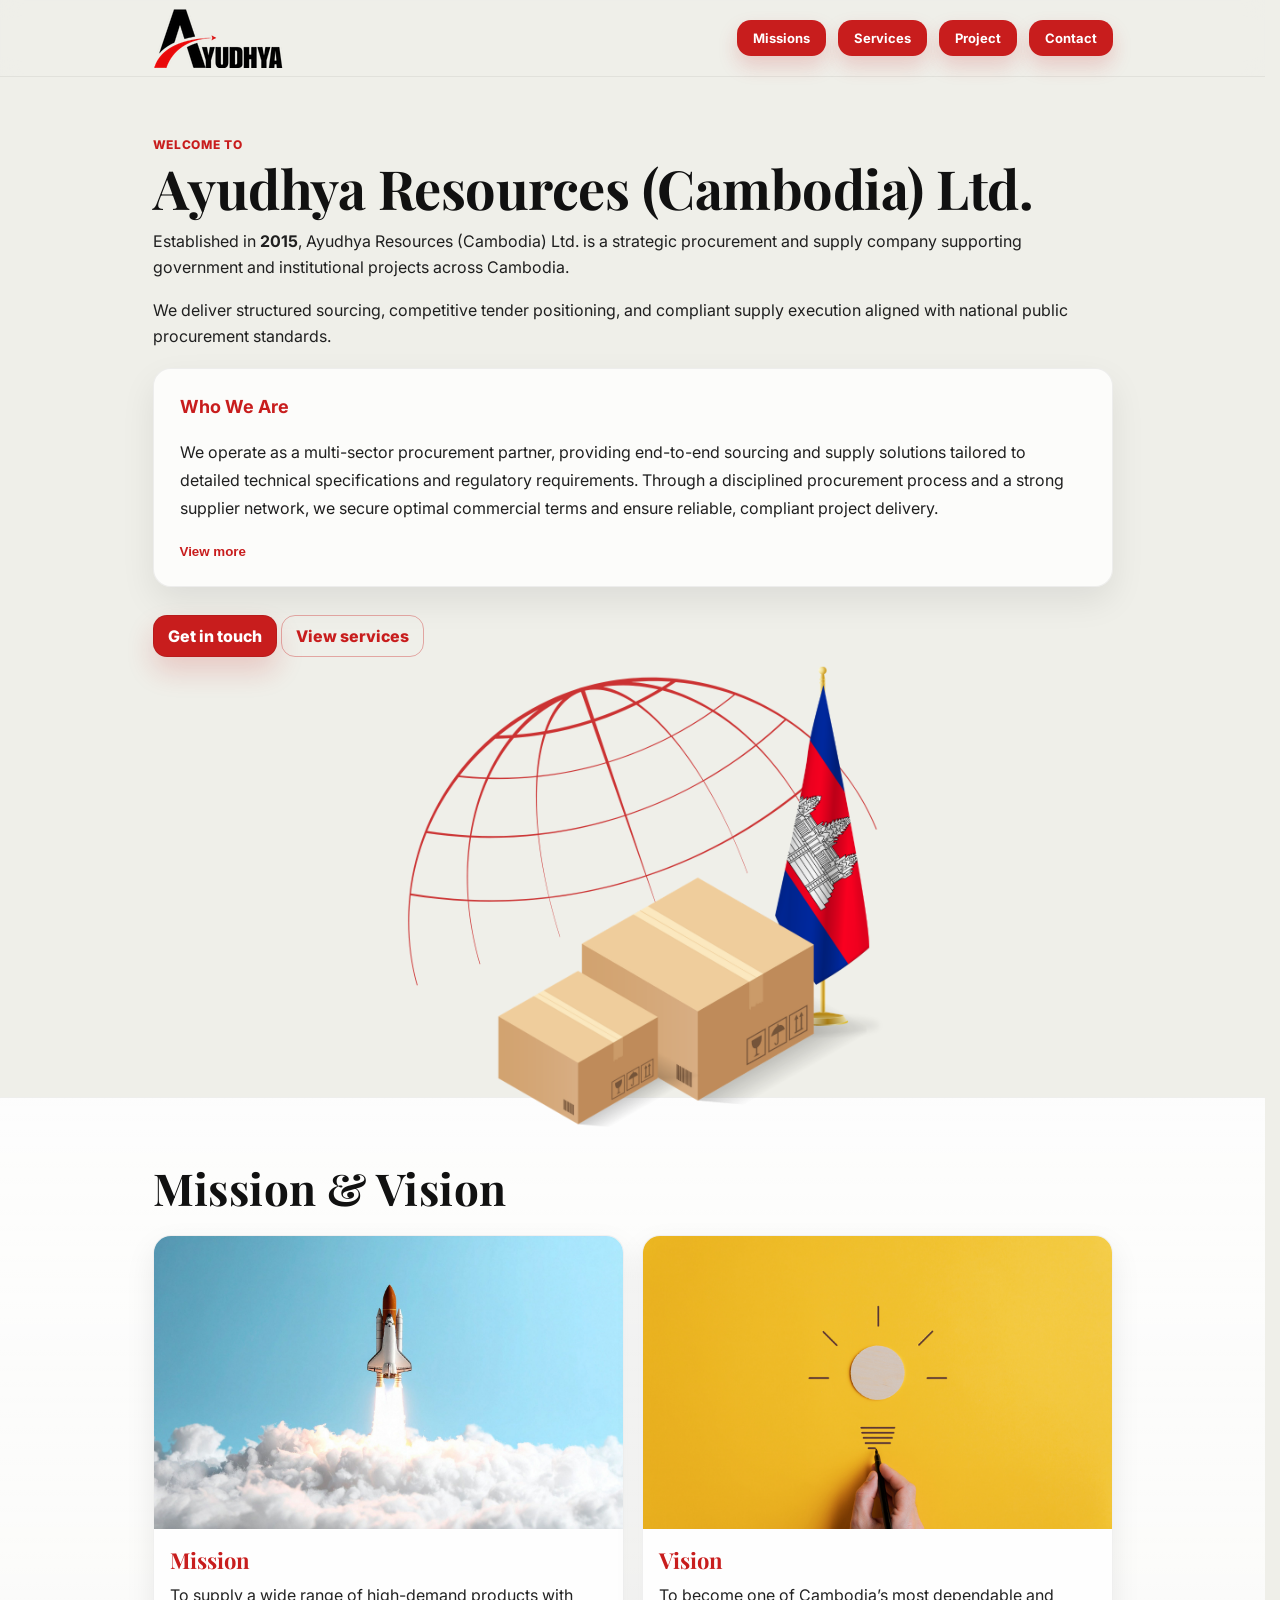
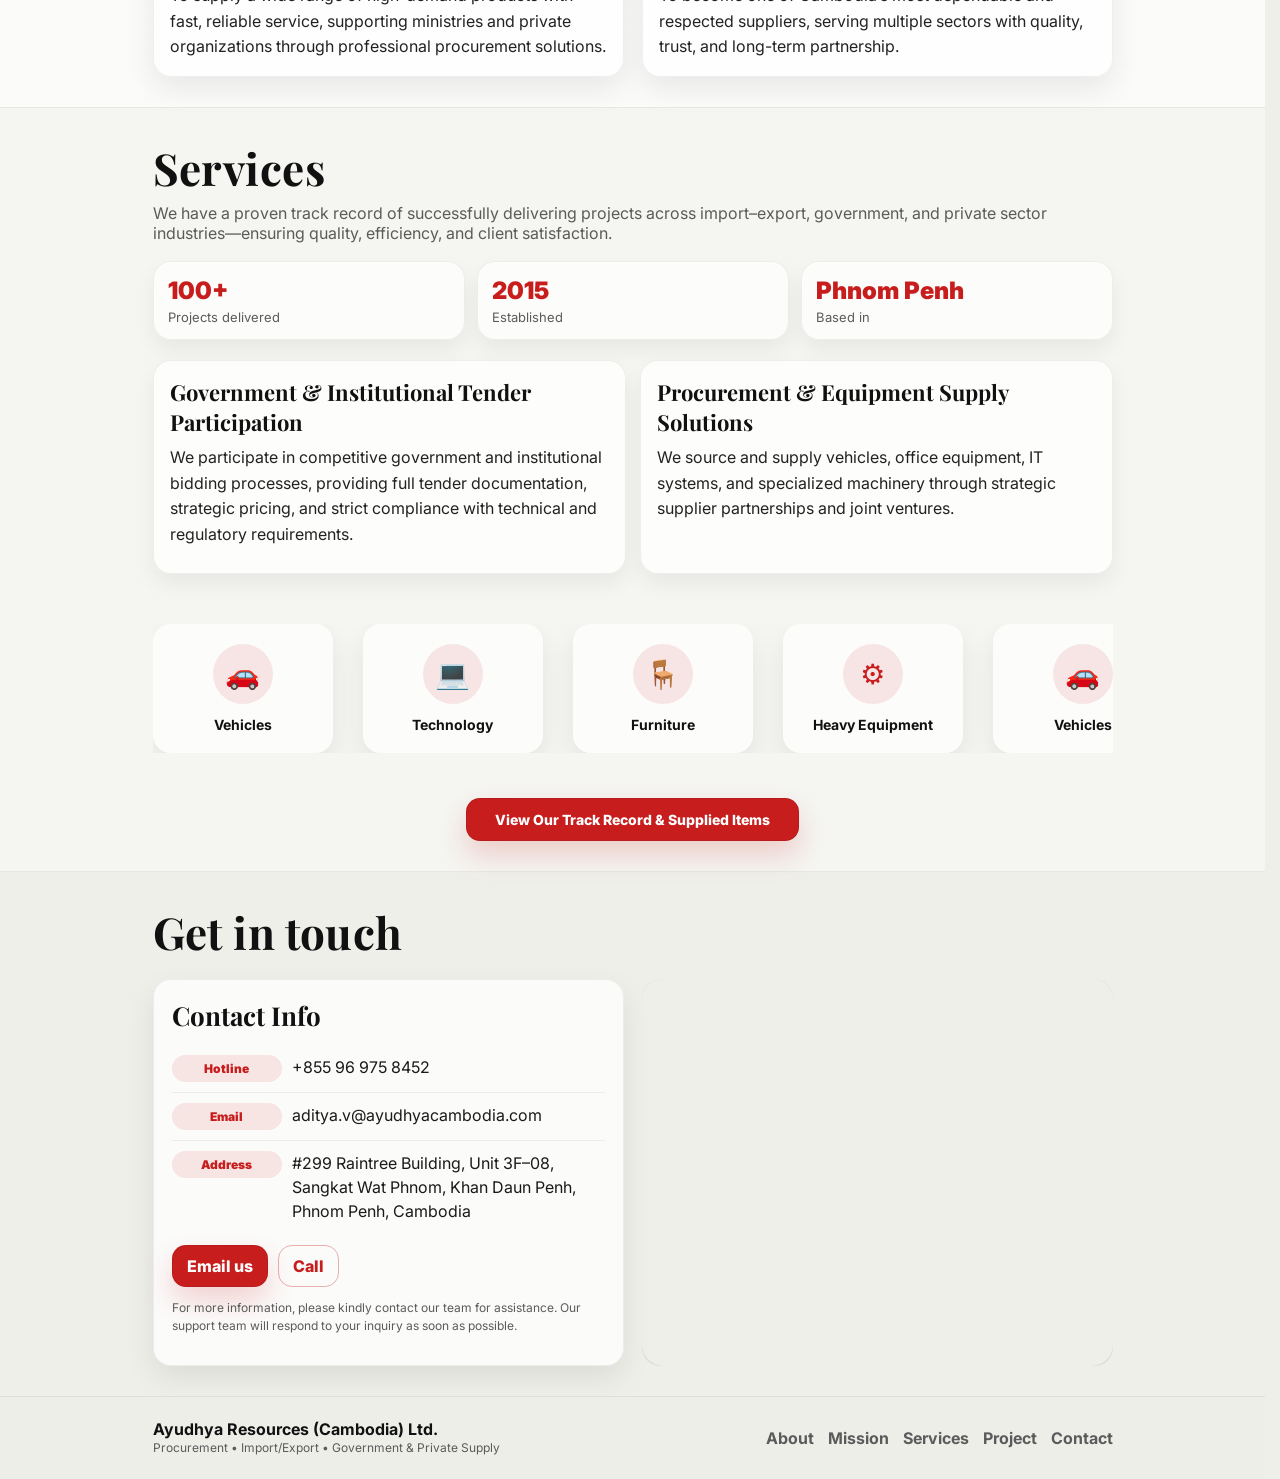
==== index.html @ 920279af "Refactor content structure and update contact information: enhance clarity and accessibility" ====
<!doctype html>
<html lang="en">
<head>
  <meta charset="utf-8" />
  <meta name="viewport" content="width=device-width, initial-scale=1" />
  <title>Ayudhya Resources (Cambodia) Ltd. | Company Profile</title>
  <meta name="description" content="Ayudhya Resources (Cambodia) Ltd. — trusted supplier providing procurement solutions for government and private sector in Cambodia." />

  <!-- Fonts (safe defaults if blocked) -->
  <link rel="preconnect" href="https://fonts.googleapis.com">
  <link rel="preconnect" href="https://fonts.gstatic.com" crossorigin>
  <link href="https://fonts.googleapis.com/css2?family=Inter:wght@400;600;700&family=Playfair+Display:wght@600;700&display=swap" rel="stylesheet">

  <link rel="stylesheet" href="styles.css" />
</head>
<body>
  <a class="skip" href="#about">Skip to content</a>

  <header class="header">
    <div class="container header__inner">
      <a href="index.html" class="brand">
      <img src="assets/logo.png" alt="Ayudhya Resources Logo" class="brand__logo">
      </a>

      <nav class="nav" aria-label="Primary">
        <a class="pill" href="#mission">Missions</a>
        <a class="pill" href="#goods">Services</a>
        <a class="pill" href="projects.html">Project</a>
        <a class="pill" href="#contact">Contact</a>
      </nav>

     <div class="mobile-menu" id="mobileMenu">
  <span></span>
</div>

    </div>
  </header>

  <main>
    <!-- ABOUT / COMPANY PROFILE -->
    <section id="about" class="section section--hero">
      <div class="container hero">
        <div class="hero__copy">
          <p class="eyebrow">Welcome to</p>
          <h1 class="title">Ayudhya Resources (Cambodia) Ltd.</h1>
          <p class="lead">
  Established in <strong>2015</strong>, Ayudhya Resources (Cambodia) Ltd. is a strategic procurement and supply company supporting government and institutional projects across Cambodia.
</p>
<p class="lead">
  We deliver structured sourcing, competitive tender positioning, and compliant supply execution aligned with national public procurement standards.
</p>
 <div class="card">
  <h2>Who We Are</h2>

  <p>
We operate as a multi-sector procurement partner, providing end-to-end sourcing and supply solutions tailored to detailed technical specifications and regulatory requirements. Through a disciplined procurement process and a strong supplier network, we secure optimal commercial terms and ensure reliable, compliant project delivery.
</p>

<div class="toggleContent">
  <h2 class="card-subtitle">Our Core Capabilities</h2>
  <p>
  Our core capabilities include strategic procurement and sourcing, competitive tender pricing, and multi-sector supply execution across government and institutional projects. We deliver structured bid positioning, regulatory-compliant documentation, and full end-to-end project coordination—from supplier engagement to logistics, delivery, and final implementation.
  </p>
</div>

<button class="toggleBtn">View more</button>
</div>
        </div>
<div class="hero-cta">
  <a class="btn" href="#contact">Get in touch</a>
  <a class="btn btn--ghost" href="#goods">View services</a>
</div>
</div>
        <div class="hero__visual">
  <div class="hero-graphic">
    <img class="globe-grid" src="assets/red-grid-globe.png" alt="" />
    <img class="boxes-flag" src="assets/boxes-flag.png" alt="Company visual" />
  </div>
</div>
    </div>  
</section>
    <section id="mission" class="section mission-section">
      <div class="container">
        <h2 class="section__title">Mission &amp; Vision</h2>

        <div class="grid2">
          <article class="panel">
            <div class="panel__media" aria-hidden="true">
              <img src="assets/mission.png" alt="Mission" loading="lazy" />
            </div>
            <div class="panel__body">
              <h3>Mission</h3>
              <p>
                To supply a wide range of high-demand products with fast, reliable service, supporting ministries and
                private organizations through professional procurement solutions.
              </p>
            </div>
          </article>

          <article class="panel">
            <div class="panel__media" aria-hidden="true">
              <img src="assets/vision.png" alt="Vision" loading="lazy" />
            </div>
            <div class="panel__body">
              <h3>Vision</h3>
              <p>
                To become one of Cambodia’s most dependable and respected suppliers, serving multiple sectors with
                quality, trust, and long-term partnership.
              </p>
            </div>
          </article>
        </div>
      </div>
    </section>

    <!-- GOODS & SERVICES -->
    <section id="goods" class="section section--alt">
      <div class="container">
        <div class="kicker">
          <h2 class="section__title">Services</h2>
          <p class="muted">
            We have a proven track record of successfully delivering projects across import–export, government,
            and private sector industries—ensuring quality, efficiency, and client satisfaction.
          </p>
        </div>

        <div class="stats">
          <!-- Edit this number if you want -->
          <div class="stat">
            <div class="stat__num" data-count="100">100+</div>
            <div class="stat__label">Projects delivered</div>
          </div>
          <div class="stat">
            <div class="stat__num" data-count="2015">2015</div>
            <div class="stat__label">Established</div>
            </div>
          <div class="stat">
            <div class="stat__num">Phnom Penh</div>
            <div class="stat__label">Based in</div>
          </div>
        </div>

        <div class="serviceGrid">
  <article class="service">
    <h3>Government & Institutional Tender Participation</h3>
    <p>
      We participate in competitive government and institutional bidding processes,
      providing full tender documentation, strategic pricing, and strict compliance
      with technical and regulatory requirements.
    </p>
  </article>
  <article class="service">
    <h3>Procurement & Equipment Supply Solutions</h3>
    <p>
      We source and supply vehicles, office equipment, IT systems, and specialized
      machinery through strategic supplier partnerships and joint ventures.
    </p>
  </article>
</div>
        <div class="supplySlider">
  <div class="sliderTrack">

    <div class="iconCard">
      <div class="iconCircle">🚗</div>
      <p>Vehicles</p>
    </div>

    <div class="iconCard">
      <div class="iconCircle">💻</div>
      <p>Technology</p>
    </div>

    <div class="iconCard">
      <div class="iconCircle">🪑</div>
      <p>Furniture</p>
    </div>

    <div class="iconCard">
      <div class="iconCircle">⚙️</div>
      <p>Heavy Equipment</p>
    </div>

    <!-- Duplicate for seamless loop -->
    <div class="iconCard">
      <div class="iconCircle">🚗</div>
      <p>Vehicles</p>
    </div>

    <div class="iconCard">
      <div class="iconCircle">💻</div>
      <p>Technology</p>
    </div>

    <div class="iconCard">
      <div class="iconCircle">🩺</div>
      <p>Medical Equipment</p>
    </div>

    <div class="iconCard">
      <div class="iconCircle">🪑</div>
      <p>Furniture</p>
    </div>

    <div class="iconCard">
      <div class="iconCircle">⚙️</div>
      <p>Heavy Equipment</p>
    </div>
  </div>
</div>
        <div class="sliderAction">
<a href="projects.html" class="btn btn--primary">
View Our Track Record & Supplied Items
</a>
 </section>
    <!-- CONTACT -->
    <section id="contact" class="section">
      <div class="container">
        <h2 class="section__title">Get in touch</h2>

        <div class="contact">
          <div class="contact__card">
            <h3>Contact Info</h3>

            <div class="contact__row">
              <div class="badge">Hotline</div>
              <a class="contact__value" href="tel:+855969758452">+855 96 975 8452</a>
            </div>

            <div class="contact__row">
              <div class="badge">Email</div>
              <a class="contact__value" href="mailto:aditya.v@ayudhyacambodia.com">aditya.v@ayudhyacambodia.com</a>
            </div>

            <div class="contact__row">
              <div class="badge">Address</div>
              <div class="contact__value">
                #299 Raintree Building, Unit 3F–08, Sangkat Wat Phnom, Khan Daun Penh, Phnom Penh, Cambodia
              </div>
            </div>

            <div class="contact__actions">
              <a class="btn" href="mailto:aditya.v@ayudhyacambodia.com?subject=Inquiry%20from%20Website">Email us</a>
              <a class="btn btn--ghost" href="tel:+855969758452">Call</a>
            </div>

            <p class="tiny muted">
              For more information, please kindly contact our team for assistance. Our support team will respond to your inquiry as soon as possible.
            </p>
          </div>

          <div class="contact__media">
  <iframe
    class="frame"
    src="https://www.google.com/maps?q=Raintree+Building,+299,+Wat+Phnom,+Phnom+Penh,+Cambodia&output=embed"
    width="100%"
    height="100%"
    style="border:0;"
    allowfullscreen=""
    loading="lazy">
  </iframe>
</div>
        </div>
      </div>
    </section>
  </main>

  <footer class="footer">
    <div class="container footer__inner">
      <div>
        <strong>Ayudhya Resources (Cambodia) Ltd.</strong>
        <div class="muted tiny">Procurement • Import/Export • Government &amp; Private Supply</div>
      </div>
      <div class="footer__links">
        <a href="#about">About</a>
        <a href="#mission">Mission</a>
        <a href="#goods">Services</a>
        <a href="projects.html">Project</a>
        <a href="#contact">Contact</a>
      </div>
    </div>
  </footer>

  <script src="script.js"></script>
  
  <button id="backTop" aria-label="Back to top">
<svg viewBox="0 0 24 24" width="18" height="18">
<path d="M6 14l6-6 6 6" stroke="white" stroke-width="2" fill="none" stroke-linecap="round" stroke-linejoin="round"/>
</svg>
</button>

</body>
</html>
---- styles.css ----
:root{
  --bg:#efefe9;
  --paper:#ffffff;
  --ink:#111;
  --muted:#5b5b5b;
  --brand:#c81d1d;
  --brand2:#ff6b9c;
  --ring: rgba(200,29,29,.18);
  --shadow: 0 14px 40px rgba(0,0,0,.12);
  --radius: 18px;
  --max: 1000px;
}

*{box-sizing:border-box}
html{scroll-behavior:smooth}
html{scrollbar-gutter: stable;}
html, body{
  margin:0;
  padding:0;
  width:100%;
}

body{
  min-height:100vh;
  display:flex;
  flex-direction:column;
}
body{
  margin:0;
  font-family: Inter, system-ui, -apple-system, Segoe UI, Roboto, Arial, sans-serif;
  color:var(--ink);
  background: radial-gradient(1200px 800px at 70% 0%, rgba(255,107,156,.18), transparent 60%),
              radial-gradient(900px 700px at 0% 30%, rgba(200,29,29,.12), transparent 55%),
              var(--bg);

  display:flex;
  flex-direction:column;
}

img{max-width:100%; height:auto; display:block}

.container{max-width:var(--max); margin:0 auto; padding:0 20px}

.skip{
  position:absolute; left:-999px; top:auto; width:1px; height:1px; overflow:hidden;
}
.skip:focus{left:20px; top:20px; width:auto; height:auto; padding:10px 12px; background:var(--paper); border-radius:12px; box-shadow:var(--shadow)}

.header{
  position:sticky; top:0; z-index:50;
  backdrop-filter: blur(10px);
  background: rgba(239,239,233,.72);
  border-bottom: 1px solid rgba(0,0,0,.06);
}
.header__inner{display:flex; align-items:center; justify-content:space-between; gap:16px; padding:8px 20px}

.brand{display:flex; align-items:center; gap:12px}
.brand__mark{
  width:42px; height:42px; border-radius:14px;
  display:grid; place-items:center;
  background: linear-gradient(135deg, var(--brand), var(--brand2));
  color:white; font-weight:800; letter-spacing:.02em;
  box-shadow: 0 10px 22px rgba(200,29,29,.25);
}
.brand__name{font-weight:800; letter-spacing:.08em}
.brand__sub{font-size:12px; color:var(--muted)}

.nav{
  display:flex;
  align-items:center;
  gap:12px;
}

.pill{
  display:inline-flex;
  align-items:center;
  justify-content:center;

  height:36px;
  padding:0 16px;

  font-weight:700;
  font-size:13px;
  line-height:1;

  text-decoration:none;
  color:white;
  background:var(--brand);

  border-radius:14px;
  box-shadow:0 10px 20px rgba(200,29,29,.18);
  transition:.2s ease;
}

.pill{
  transition: all .25s ease;
}

.pill:hover{
  transform: translateY(-2px);
  background: var(--brand);
  box-shadow: 0 14px 30px rgba(200,29,29,.45);
  text-shadow: 0 0 8px white;
}

.section{padding:30px 0}

#goods .kicker{
  display:block;
}

#goods .section__title{
  margin-bottom:6px;
}

#goods .muted{
  margin:0 0 18px;
}

.section--hero{
  padding:60px 0 0 0;
  position: relative;
  overflow: visible;
}
.section--alt{background: rgba(255,255,255,.35); border-top:1px solid rgba(0,0,0,.06); border-bottom:1px solid rgba(0,0,0,.06)}

.section__title{
  font-family: "Playfair Display", Georgia, serif;
  font-size: 44px;
  margin:0 0 18px;
  letter-spacing:.01em;
  font-weight: 700;
}

.eyebrow{margin:0 0 8px; color:var(--brand); font-weight:800; letter-spacing:.06em; text-transform:uppercase; font-size:12px}
.title{
  font-family: "Playfair Display", Georgia, serif;
  margin:0 0 12px;
  font-size: 54px;
  line-height:1.06;
  font-weight: 700;
  letter-spacing: -0.5px;
}
.lead{margin:0 0 18px; color:#1f1f1f; line-height:1.6}
.card {
  background: rgba(255,255,255,.78);
  border: 1px solid rgba(0,0,0,.06);
  border-radius: var(--radius);
  padding: 22px 26px;
  box-shadow: 0 14px 34px rgba(0,0,0,.08);
  margin: 16px 0;
  line-height: 1.75;
}
.card h2 {
  margin: 0 0 16px;
  font-size: 18px;
  font-weight: 700;
  color: var(--brand);
}
.card h3 {
  margin: 26px 0 12px;
  padding-top: 20px;
  border-top: 1px solid rgba(0,0,0,.06);
  font-size: 18px;
  font-weight: 700;
  color: var(--brand);
}
.card p {
  margin: 0 0 14px;
  font-size: 16px;
  color: #1f1f1f;
  line-height: 1.75;
}
.card p:last-child {
  margin-bottom: 0;
}
.card img{
  display:block;
  border-bottom:1px solid rgba(0,0,0,0.05);
}

.hero__cta{display:flex; gap:10px; flex-wrap:wrap; margin-top:14px}

.btn{
  display:inline-flex; align-items:center; justify-content:center;
  text-decoration:none;
  border-radius: 14px;
  padding: 10px 14px;
  background: var(--brand);
  color:white;
  font-weight:800;
  border: 1px solid rgba(0,0,0,.08);
  box-shadow: 0 14px 28px rgba(200,29,29,.18);
}
.btn{
  transition: all .25s ease;
}

.btn:hover{
  transform: translateY(-2px);
  background: var(--brand);
  box-shadow: 0 18px 35px rgba(200,29,29,.45);
  text-shadow: 0 0 8px white;
}
.btn--ghost{background:transparent; color:var(--brand); box-shadow:none; border:1px solid rgba(200,29,29,.35); transition: all .25s ease; }

.btn--ghost:hover{
  background:transparent;
  border-color:var(--brand);
  transform: translateY(-2px);
  box-shadow: 0 14px 30px rgba(200,29,29,.35);
}

.frame{
  border-radius: 22px;
  border: 1px solid rgba(0,0,0,.08);
  box-shadow: var(--shadow);
}

.grid2{display:grid; grid-template-columns:1fr 1fr; gap:18px}

.panel{
  border-radius: var(--radius);
  overflow:hidden;
  border: 1px solid rgba(0,0,0,.06);
  background: rgba(255,255,255,.75);
  box-shadow: 0 12px 30px rgba(0,0,0,.08);
}
.panel__media{aspect-ratio: 16 / 10; overflow:hidden}
.panel__media img{width:100%; height:100%; object-fit:cover}
.panel__body{padding:16px}
.panel__body h3{margin:0 0 8px; color:var(--brand); font-size:22px; font-family:"Playfair Display", Georgia, serif}
.panel__body p{margin:0; color:#222; line-height:1.6}

.kicker{display:flex; align-items:flex-end; justify-content:space-between; gap:18px; flex-wrap:wrap}
.muted{color:var(--muted)}

.stats{display:grid; grid-template-columns: repeat(3, 1fr); gap:12px; margin:18px 0 20px}
.stat{background: rgba(255,255,255,.7); border:1px solid rgba(0,0,0,.06); border-radius: var(--radius); padding:14px; box-shadow: 0 10px 22px rgba(0,0,0,.06)}
.stat__num{font-weight:900; font-size:24px}
.stat__label{color:var(--muted); font-size:13px; margin-top:4px}

.serviceGrid{display:grid; grid-template-columns:1fr 1fr; gap:14px; margin-top:8px}
.service{background: rgba(255,255,255,.75); border:1px solid rgba(0,0,0,.06); border-radius: var(--radius); padding:16px; box-shadow: 0 10px 22px rgba(0,0,0,.06)}
.service h3 {margin:0 0 8px; font-family:"Playfair Display", Georgia, serif; font-size:22px}
.service p{margin:0 0 10px; color:#222; line-height:1.6}
.link{color:var(--brand); text-decoration:none; font-weight:800}
.link:hover{text-decoration:underline}

.details{margin-top:16px; border-radius: var(--radius); overflow:hidden; border:1px solid rgba(0,0,0,.06); background: rgba(255,255,255,.7)}
.details summary{cursor:pointer; padding:12px 14px; font-weight:800; color:var(--brand)}
.details__body{padding:14px}

.contact{display:grid; grid-template-columns: 1fr 1fr; gap:18px; align-items:stretch;}
.contact__card{background: rgba(255,255,255,.75); border:1px solid rgba(0,0,0,.06); border-radius: var(--radius); padding:18px; box-shadow: 0 12px 30px rgba(0,0,0,.08)}
.contact__card h3{margin:0 0 12px; font-family:"Playfair Display", Georgia, serif; font-size:26px}

.contact__row{display:grid; grid-template-columns: 110px 1fr; gap:10px; align-items:start; padding:10px 0; border-top:1px solid rgba(0,0,0,.06)}
.contact__row:first-of-type{border-top:none}
.badge{display:inline-flex; align-items:center; justify-content:center; padding:6px 10px; border-radius: 999px; background: rgba(200,29,29,.1); color:var(--brand); font-weight:900; font-size:12px}
.contact__value{color:#1a1a1a; line-height:1.5; text-decoration:none}
.contact__value:hover{text-decoration:underline}

.contact__actions{display:flex; gap:10px; margin-top:12px; flex-wrap:wrap}

.tiny{font-size:12px; line-height:1.5}

body{
  margin:0;
  font-family: Inter, system-ui, -apple-system, Segoe UI, Roboto, Arial, sans-serif;
  color:var(--ink);
  background:var(--bg);
}
main{flex:1;}
.footer{
  padding:22px 0;
  border-top:1px solid rgba(0,0,0,.06);
  background: rgba(239,239,233,.95);
}

.footer__inner{display:flex; align-items:center; justify-content:space-between; gap:12px; flex-wrap:wrap}
.footer__links{display:flex; gap:14px; flex-wrap:wrap}
.footer__links a{color:var(--muted); text-decoration:none; font-weight:700}
.footer__links a:hover{color:var(--brand)}
@media (max-width: 980px){
  .hero{grid-template-columns:1fr}
  .hero__visual{order:-1}
  .grid2{grid-template-columns:1fr}
  .serviceGrid{grid-template-columns:1fr}
  .contact{grid-template-columns:1fr}
  .stats{grid-template-columns:1fr}
  .section__title{font-size:34px}
  .title{font-size:38px}
}
.brand {
  display: flex;
  align-items: center;
}

.brand{
  display:flex;
  align-items:center;
  height:60px;        /* same height as logo */
}

.brand__logo{
  height:60px;
  width:auto;
  display:block;
}

.mission-section{
  background: linear-gradient(
    to bottom,
    rgba(255,255,255,0.9),
    rgba(255,255,255,0.75)
  );
  border-top: 1px solid rgba(0,0,0,0.05);
  padding-top: 120px;
  position: relative;
}
/* ===== HERO LAYERED LOOK (like your screenshot) ===== */

.section--hero{
  padding:60px 0 0 0;     /* remove bottom padding */
  position: relative;
  overflow: visible;      /* allow overlap */
}
.hero__visual{
  display:flex;
  align-items:center;
  justify-content:center;
}
.hero-graphic{
  position: relative;
  width: 100%;
  max-width: 480px;       /* the size you want */
  margin-left: 28px;      /* a bit to the right */
  margin-bottom: -40px;   /* overlap into Mission */
}
.globe-grid{
  position:absolute;
  top:10px;
  left:50%;
  transform:translateX(-50%);
  width:110%;
  z-index:1;
}
.boxes-flag{
  position: relative;
  width: 100%;
  z-index: 2;
}
/* Give Mission space so title doesn't collide */
.mission-section{
  padding-top: 60px;
}
.contact__media img{
  width:100%;
  height:100%;
  object-fit:cover;
}

.contact__media{
  border-radius: var(--radius);
  overflow: hidden;
}

.contact__media iframe{
  width:100%;
  height:100%;
  min-height:260px;
  border:0;
  display:block;
}

.recordGrid{
  display:grid;
  grid-template-columns: repeat(2, 1fr);
  gap:18px;
  margin-top:20px;
}

.recordCard{
  background: rgba(255,255,255,.75);
  border:1px solid rgba(0,0,0,.06);
  border-radius: var(--radius);
  padding:22px;
  box-shadow: 0 12px 30px rgba(0,0,0,.08);
  transition: all .3s ease;
  position:relative;
}

.recordCard::before{
  content:"";
  position:absolute;
  left:0;
  top:0;
  bottom:0;
  width:5px;
  background: var(--brand);
  border-radius: 18px 0 0 18px;
}

.recordCard h3{
  margin:0 0 10px;
  font-family:"Playfair Display", Georgia, serif;
  font-size:20px;
  color:var(--brand);
}

.recordCard p{
  margin:0;
  line-height:1.6;
  color:#222;
}

.recordCard:hover{
  transform: translateY(-6px);
  box-shadow: 0 20px 45px rgba(0,0,0,.12);
}

@media (max-width: 980px){
  .recordGrid{
    grid-template-columns: 1fr;
  }
}
.toggleBtn{
  background:none;
  border:none;
  color:var(--brand);
  font-weight:800;
  cursor:pointer;
  padding:0;
  margin-top:8px;
}

.toggleBtn:hover{
  text-decoration:underline;
}

.toggleContent{
  max-height:0;
  overflow:hidden;
  transition:max-height .4s ease;
  margin-top:10px;
}

.toggleContent ul{
  padding-left:18px;
  line-height:1.6;
}

.toggleContent.active{
  max-height:500px;
}
/* ===== Minimal Icon Supply Slider ===== */

.supplySlider {
  overflow: hidden;
  margin-top: 50px;
  position: relative;
}

.sliderTrack {
  display: flex;
  width: max-content;
  animation: scrollIcons 20s linear infinite;
}

.iconCard {
  width: 180px;
  margin-right: 30px;
  text-align: center;
  padding: 20px;
  background: rgba(255,255,255,.75);
  border-radius: 18px;
  box-shadow: 0 12px 28px rgba(0,0,0,.08);
  transition: transform .3s ease;
}

.iconCard:hover {
  transform: translateY(-6px);
}

.iconCircle {
  width: 60px;
  height: 60px;
  margin: 0 auto 12px;
  display: flex;
  align-items: center;
  justify-content: center;
  background: rgba(200,29,29,.1);
  color: var(--brand);
  font-size: 28px;
  border-radius: 50%;
}

.iconCard p {
  margin: 0;
  font-weight: 700;
  font-size: 14px;
}

@keyframes scrollIcons {
  from { transform: translateX(0); }
  to { transform: translateX(-50%); }
}

/* ===== Professional View More Placement ===== */

.sliderAction{
  margin-top: 45px;
  text-align: center;
}

.sliderAction .btn{
  padding: 12px 28px;
  border-radius: 14px; /* same as Get in touch */
  font-size: 14px;
}

.moreContent{
  max-height: 0;
  overflow: hidden;
  transition: max-height .5s ease;
  margin-top: 30px;
}

.moreContent.active{
  max-height: 600px;
}

.morePlaceholder{
  background: rgba(255,255,255,.9);
  border-radius: 18px;
  padding: 40px;
  box-shadow: 0 12px 30px rgba(0,0,0,.08);
  width: 100%;
  text-align: center;
  color: var(--muted);
  font-style: italic;
}
.morePlaceholder{
  border: 1px solid rgba(0,0,0,.06);
}
/* ===== CORE CAPABILITIES ===== */
.capGrid{
  display:grid;
  grid-template-columns: repeat(2, 1fr);
  gap:18px;
  margin-top:30px;
}

.capCard{
  background: rgba(255,255,255,.8);
  border:1px solid rgba(0,0,0,.06);
  border-radius: var(--radius);
  box-shadow: 0 12px 30px rgba(0,0,0,.08);
  overflow:hidden;
  transition: box-shadow .3s ease;
}

.capCard.active{
  box-shadow: 0 18px 45px rgba(0,0,0,.12);
}

.capHeader{
  width:100%;
  background:none;
  border:none;
  padding:20px 22px;
  display:flex;
  justify-content:space-between;
  align-items:center;
  cursor:pointer;
  font-family:"Playfair Display", Georgia, serif;
  font-size:18px;
  font-weight:600;
  color:var(--brand);
}
.capIcon{
  font-size:16px;
  transition: transform .3s ease;
  display:inline-block;
}
.capCard.active .capIcon{
  transform: rotate(90deg);
}
.capContent{
  max-height:0;
  overflow:hidden;
  transition: max-height .4s ease;
  padding: 0 22px;
}

.capCard.active .capContent{
  max-height:400px;
  padding-bottom:20px;
}

.capContent p{
  margin:0 0 12px;
  line-height:1.6;
  color:#222;
}

.capContent ul{
  margin:0;
  padding-left:18px;
  line-height:1.6;
}
.card,
.service,
.panel,
.recordCard,
.capItem,
.contact__card,
.iconCard {
  transition: transform .25s ease, box-shadow .25s ease;
}

.card:hover,
.service:hover,
.panel:hover,
.contact__card:hover {
  transform: translateY(-4px);
  box-shadow: 0 18px 40px rgba(0,0,0,.10);
}
.hero-cta {
  margin-top: 28px;
}
.capabilities {
  padding-top: 20px;
  padding-bottom: 60px;
  margin-bottom: 18px;
}
.capabilities .section__title {
  margin-bottom: 28px;
}
/* Fix hero alignment consistency */
.hero__copy {
  padding-left: 0;
  margin-left: 0;
}
.capabilities .container {
  padding-right: 0px;
  max-width: 1000px;
}
.view-more {
  color: var(--brand);
  font-weight: 600;
  text-decoration: none;
  margin-left: 6px;
  font-size: 14px;
}

.view-more:hover {
  text-decoration: underline;
}
.card-subtitle {
  margin: 20px 0 8px;
  color: var(--brand);
  font-size: 18px;
  font-weight: 700;
}
.toggleContent ul {
  margin: 8px 0 0;
  padding-left: 20px;
}

.toggleContent li {
  margin-bottom: 6px;
  line-height: 1.6;
  color: #202020;
}
.toggleContent {
  font-size: 16px;        /* match your paragraph size */
  color: #202020;
}

.toggleContent ul {
  margin: 8px 0 0;
  padding-left: 20px;
}

.toggleContent li {
  margin-bottom: 6px;
  line-height: 1.6;
}
.card-subtitle {
  margin: 22px 0 12px;   /* more space above and below */
  color: var(--brand);
  font-size: 18px;
  font-weight: 700;
}

.card .capParagraph {
  margin-top: 6px;
  line-height: 1.75;     /* increase from 1.6 */
  font-size: 16px;
}
/* ===== SCROLLABLE PROJECT BOARD ===== */

.recordBoard {
  background: rgba(255,255,255,.95);
  border-radius: 22px;
  padding: 22px 24px;
  border: 1px solid rgba(0,0,0,.06);
  box-shadow: 0 14px 40px rgba(0,0,0,.08);

  max-height: 600px;   /* fixed clean height */
  overflow-y: auto;
}

/* Custom Scrollbar */
.recordBoard::-webkit-scrollbar {
  width: 8px;
}
.recordBoard::-webkit-scrollbar-thumb {
  background: rgba(200,29,29,.4);
  border-radius: 10px;
}

/* Grid */
.recordGrid {
  display: grid;
  grid-template-columns: 1fr;
  gap: 26px;
}

.recordItem {
  display: flex;
  gap: 30px;
  align-items: stretch;  /* important */
  background: rgba(255,255,255,.95);
  border-radius: 22px;
  padding: 22px;
}

.recordItem:hover {
  transform: translateY(-4px);
  box-shadow: 0 18px 40px rgba(0,0,0,.10);
}

/* Media */
.recordMedia {
  flex: 0 0 400px;
  height: auto;
  min-height: 240px;
  border-radius: 20px;
  overflow: hidden;}

.recordMedia img {
  width: 100%;
  height: 100%;
  object-fit: cover;
}
/* Slides */
.slideContainer {
  width: 100%;
  height: 100%;
  position: relative;
}

.slide {
  position: absolute;
  width: 100%;
  height: 100%;
  opacity: 0;
  transition: opacity .4s ease;
  display: flex;
  align-items: center;
  justify-content: center;
}

.slide.active {
  opacity: 1;
}

.placeholderSlide {
  background: linear-gradient(135deg, #6a6a6a, #4f4f4f);
  color: rgba(255,255,255,.6);
  font-weight: 600;
  font-size: 13px;
  letter-spacing: .05em;
  text-transform: uppercase;
}

/* Arrows */
.arrow {
  position: absolute;
  top: 50%;
  transform: translateY(-50%);
  background: rgba(0,0,0,.3);
  border: none;
  color: white;
  font-size: 18px;
  padding: 6px 10px;
  cursor: pointer;
  border-radius: 50%;
  z-index: 5;
}

.arrow.left { left: 10px; }
.arrow.right { right: 10px; }

/* Counter */
.slideCounter {
  position: absolute;
  top: 12px;
  right: 14px;
  background: rgba(0,0,0,.55);
  color: white;
  font-size: 12px;
  padding: 4px 10px;
  border-radius: 20px;
  font-weight: 600;
}

/* ===== INFO (CLEAN STRUCTURE) ===== */

.recordInfo {
  flex: 1;
  display: flex;
  flex-direction: column;
  text-align: left;
}

.projectTitle {
  font-family: "Playfair Display", Georgia, serif;
  font-size: 24px;
  line-height: 1.35;
  margin: 0 0 14px;
  font-weight: 700;
  color: var(--ink);
}

.projectDetail {
  margin: 4px 0;
  font-size: 16px;
  color: #333;
  line-height: 1;
}

.projectDetail strong {
  font-weight: 600;
  margin-right: 6px;   /* small clean spacing only */
}
/* Responsive */
@media (max-width: 980px) {
  .recordGrid {
    grid-template-columns: 1fr;
  }
}
.page-title {
  text-align: center;
  margin-bottom: 60px;
}

.project-controls {
  display: flex;
  justify-content: space-between;
  gap: 20px;
  margin-bottom: 50px;
}

.project-controls input,
.project-controls select {
  padding: 12px 18px;
  border-radius: 30px;
  border: 1px solid #ddd;
  font-family: inherit;
}

@media (max-width: 900px) {
  .projectGrid {
    grid-template-columns: 1fr;
  }

  .project-controls {
    flex-direction: column;
  }
}
/* ===============================
   PROJECT HERO SECTION
================================ */

.projects-hero {
  padding: 60px 0 0px;
  background: transparent;
}

.projects-hero__inner {
  display: block;
}

.projects-hero__text {
  max-width: 650px;
}

.projects-title {
  font-family: "Playfair Display", serif;
  font-size: 3.4rem;
  line-height: 1.1;
}

.projects-desc {
  color: var(--muted);
  line-height: 1.6;
}

.projects-hero__controls {
  display: flex;
  align-items: center;
  gap: 16px;
  margin-top: 28px;
}

.projects-hero__controls input {
  width: 260px;
  padding: 14px 22px;
  border-radius: 40px;
  border: none;
  background: white;
  box-shadow: 0 8px 22px rgba(0,0,0,.08);
  font-size: 14px;
}

.projects-hero__controls input:focus {
  outline: none;
  box-shadow: 0 0 0 4px var(--ring);
}


@media (max-width: 980px) {
  .projects-hero__inner {
    grid-template-columns: 1fr;
  }

  .projects-hero__controls {
    justify-content: flex-start;
    margin-top: 30px;
  }
}
/* ===== PROJECT BOARD WRAPPER ===== */

.projects-board {
  padding: 40px 0 100px;
}

.board-inner {
  background: #f3f1ef;
  border-radius: 50px;
  padding: 70px;
  box-shadow: 0 25px 60px rgba(0,0,0,.08);
  min-height:1060px;
}

/* ===== Search Box ===== */

.searchBox{
  position:relative;
  width:260px;
}

.searchBox input{
  width:100%;
  padding:14px 50px 14px 22px;
  border-radius:40px;
  border:none;
  background:white;
  box-shadow:0 8px 22px rgba(0,0,0,.08);
  font-size:14px;
}

.searchBox button{
  position:absolute;
  right:6px;
  top:50%;
  transform:translateY(-50%);
  width:40px;
  height:40px;

  border:none;
  border-radius:50%;

  background:var(--brand);
  color:white;
  font-size:18px;
  cursor:pointer;

  display:flex;
  align-items:center;
  justify-content:center;
}

.searchBox button:hover{
  filter:brightness(1.1);
}
.noResults{
  display:none;
  text-align:center;
  margin-top:40px;
  font-size:16px;
  color:#777;
}
.projectGrid{
  display:grid;
  grid-template-columns:1fr;
  gap:16px;
}

/* CARD */

.projectCard{
  display:flex;
  align-items:center;
  gap:30px;

  padding:26px;
  border-radius:28px;

  background:rgba(255,255,255,.92);
  border:1px solid rgba(0,0,0,.06);

  box-shadow:0 14px 35px rgba(0,0,0,.10);

  transition:transform .3s ease, box-shadow .3s ease;
  position:relative;
}

.projectCard::before{
  content:"";
  position:absolute;
  left:-12px;
  top:20px;
  bottom:20px;
  width:4px;
  background:var(--brand);
  border-radius:10px;
}

.projectCard:hover{
  transform:translateY(-5px);
  box-shadow:0 22px 55px rgba(0,0,0,.16);
}

.projectCard{
  opacity: 0;
  transform: translateY(18px);
}

.projectCard.page-animate{
  animation: pageCardFade .45s ease forwards;
}

@keyframes pageCardFade{
  from{
    opacity: 0;
    transform: translateY(18px);
  }
  to{
    opacity: 1;
    transform: translateY(0);
  }
}

/* IMAGE */

.projectImage{
  flex:0 0 320px;
  position:relative;
  overflow:hidden;
  border-radius:18px;
}

.projectImage img{
  width:320px;
  height:220px;
  object-fit:cover;
  transition:transform .4s ease;
}

.projectCard:hover .projectImage img{
  transform:scale(1.03);
}

/* TEXT */

.projectInfo{
  flex:1;
  display:flex;
  flex-direction:column;
}

.projectInfo h3{
  margin:0 0 14px;
  font-size:17px;
  font-weight:700;
  line-height:1.45;
  font-family:"Playfair Display", Georgia, serif;
}

.projectInfo p{
  margin:2px 0;
  font-size:14px;
}

/* LINK */

.viewImage{
  position:absolute;
  right:26px;
  bottom:22px;

  padding:8px 16px;
  border-radius:14px;

  background:rgba(0,0,0,.05);
  color:#111;

  text-decoration:none;
  font-weight:600;
  font-size:13px;

  transition:.2s ease;
}

.viewImage:hover{
  background:var(--brand);
  color:white;
}

.viewImage:hover{
  text-decoration:underline;
}

.projects-hero__controls{
  display:flex;
  align-items:center;
  gap:12px;
  margin-top:28px;
}

.filterSelect{
  padding:10px 36px 10px 16px;
  border-radius:30px;
  border:none;

  background:var(--brand);
  color:white;

  font-size:13px;
  font-weight:600;

  box-shadow:0 10px 20px rgba(200,29,29,.25);
  cursor:pointer;

  appearance:none;
  -webkit-appearance:none;
  -moz-appearance:none;

  background-image:url("data:image/svg+xml,%3Csvg xmlns='http://www.w3.org/2000/svg' width='12' height='8' viewBox='0 0 12 8'%3E%3Cpath d='M2 2l4 4 4-4' stroke='white' stroke-width='2' fill='none' stroke-linecap='round'/%3E%3C/svg%3E");
  background-repeat:no-repeat;
  background-position:right 14px center;
  background-size:12px;
}
/* Dropdown options */
.filterSelect option{
  background-color: #ffffff;
  color: #111;
}

/* Selected option */
.filterSelect option:checked{
  background-color: #ffffff;
  color: #111;
}
/* Remove default highlight where possible */
.filterSelect option:hover{
  background-color: #f2f2f2;
  color: #111;
}
.filterSelect:focus{
  outline:none;
  box-shadow:0 0 0 4px var(--ring);
}

/* PAGINATION */

.pagination{
  display:flex;
  justify-content:center;
  align-items:center;
  gap:10px;
  margin-top:40px;
}

.page-btn{
  width:36px;
  height:36px;
  border:2px solid var(--brand);
  background:white;
  color:var(--brand);
  font-weight:600;
  border-radius:6px;
  cursor:pointer;
  transition:0.2s;
}

.page-btn:hover{
  background:var(--brand);
  color:white;
}

.page-btn.active{
  background:var(--brand);
  color:white;
}

.page-next{
  border:none;
  background:none;
  font-size:22px;
  color:var(--brand);
  cursor:pointer;
}

.dots{
  color:var(--brand);
  font-weight:600;
}
.page-nav{
  border:none;
  background:none;
  font-size:22px;
  color:var(--brand);
  cursor:pointer;
  padding:6px 10px;
}
/* Image slider container */
.recordMedia{
  position: relative;
  width: 260px;
  height: 150px;
  overflow: hidden;
  border-radius: 14px;
  flex-shrink: 0;
}

.recordMedia .slide.active{
  display: block;
}

/* Arrow buttons */
.recordMedia button{
  position: absolute;
  top: 50%;
  transform: translateY(-50%);
  background: rgba(255,255,255,0.9);
  border: none;
  padding: 4px 8px;
  font-size: 14px;
  cursor: pointer;
  border-radius: 6px;
  transition: all .2s ease;
  opacity: 0;
}

/* Show arrows on hover */
.recordMedia:hover button{
  opacity: 1;
}

/* Arrow positions */
.recordMedia .left{
  left: 8px;
}

.recordMedia .right{
  right: 8px;
}

/* Arrow hover */
.recordMedia button:hover{
  background: white;
  transform: translateY(-50%) scale(1.05);
}

/* Image counter */
.slideCounter{
  position: absolute;
  top: 8px;
  right: 10px;
  background: rgba(0,0,0,.65);
  color: white;
  font-size: 12px;
  padding: 3px 7px;
  border-radius: 6px;
  font-weight: 600;
}

/* Zoom effect */
.projectCard:hover .recordMedia .slide{
  transform: scale(1.04);
}

.recordMedia .slide{
  position:absolute;
  width:100%;
  height:100%;
  object-fit:cover;
  display:none;
  transition: transform .4s ease;
}

.imageViewer{
  position:fixed;
  inset:0;
  background:rgba(0,0,0,.92);
  display:none;
  align-items:center;
  justify-content:center;
  z-index:9999;
}

.viewerContent{
  text-align:center;
  animation:fadeIn .35s ease;
}

.viewerContent img{
  max-width:90vw;
  max-height:85vh;
  border-radius:14px;
  box-shadow:0 30px 80px rgba(0,0,0,.6);
}

#viewerCounter{
  margin-top:14px;
  color:white;
  font-size:14px;
  letter-spacing:.08em;
  opacity:.8;
}

.viewerClose{
  position:absolute;
  top:30px;
  right:40px;
  font-size:38px;
  color:white;
  cursor:pointer;
}

.viewerPrev,
.viewerNext{
  position:absolute;
  top:50%;
  transform:translateY(-50%);
  font-size:42px;
  color:white;
  background:none;
  border:none;
  cursor:pointer;
  padding:12px;
  opacity:.7;
  transition:.2s;
}

.viewerPrev:hover,
.viewerNext:hover{
  opacity:1;
}

.viewerPrev{ left:40px; }
.viewerNext{ right:40px; }

@keyframes fadeIn{
  from{opacity:0; transform:scale(.96);}
  to{opacity:1; transform:scale(1);}
}

.mobile-menu{
  display:none;
}

/* =================================
   MOBILE OPTIMIZATION
   Does NOT affect desktop
================================= */

@media (max-width:768px){

/* Container spacing */
.container{
  padding-left:20px;
  padding-right:20px;
}

/* Header */

.header__inner{
  padding:10px 16px;
}

.brand__logo{
  height:54px;
}

/* Hide desktop nav if needed later */
/*
.nav{
  display:none;
}
*/

/* HERO */

.hero__copy{
  margin-top:0;
}

.title{
  font-size:36px;
  line-height:1.2;
}

.section__title{
  font-size:32px;
}

/* HERO GRAPHIC */

.hero-graphic{
  max-width:320px;
  margin-left:0;
  margin-bottom:-20px;
}

/* STATS */

.stats{
  grid-template-columns:1fr;
}

/* SERVICE GRID */

.serviceGrid{
  grid-template-columns:1fr;
}

/* CAPABILITIES */

.capGrid{
  grid-template-columns:1fr;
}

/* RECORD ITEMS */

.recordItem{
  flex-direction:column;
  gap:16px;
}

.recordMedia{
  width:100%;
  height:200px;
}

/* MOBILE PROJECT CARD LAYOUT */

.projectCard{
  flex-direction:row;
  align-items:flex-start;
  gap:16px;
  padding:16px;
}

.recordMedia{
  flex:0 0 150px;
  width:150px;
  height:140px;
  min-height:150px;
  border-radius:18px;
  overflow:hidden;
}

.recordMedia .slide{
  width:100%;
  height:100%;
  object-fit:cover;
}

.projectInfo{
  flex:1;
  display:flex;
  flex-direction:column;
}

.projectInfo h3{
  margin:0 0 10px;
  font-size:14px;
  line-height:1.35;
}

.projectInfo p{
  margin:2px 0;
  font-size:12px;
}

/* REMOVE RED LINE ON MOBILE */

.projectCard::before{
  display:none;
}

/* EXPAND CARD WIDTH */

.projectCard{
  padding:14px;
}

/* PROJECT HERO CONTROLS */

.projects-hero__controls{
  flex-direction:column;
  align-items:stretch;
}

.projects-hero__controls input{
  width:100%;
}

.searchBox{
  width:100%;
}

/* BOARD */

.board-inner{
  padding:18px;
}

/* MOBILE — remove extra board height */

.board{
  min-height:auto;
}

.board-inner{
  min-height:auto;
}

/* MOBILE — smaller pagination */

.pagination{
  gap:8px;
}

.page-btn,
.page-nav{
  width:30px;
  height:30px;
  font-size:13px;
  border-radius:8px;
}

.page-nav{
  width:28px;
}

/* MOBILE — remove large empty space under pagination */

.projects-board{
  padding:20px 0 20px;
}

.board-inner{
  min-height:auto;
  height:auto;
  padding:18px 18px 18px;
}

/* MOBILE PROJECT CARD TYPOGRAPHY */

.projectInfo h3{
  font-size:10px;
  line-height:1.2;
  margin-bottom:8px;
}

.projectInfo p{
  font-size:7px;
  line-height:1.2;
}

.projectDetail{
  font-size:7px;
}

/* CONTACT */

.contact{
  grid-template-columns:1fr;
}

/* FOOTER */

.footer__inner{
  flex-direction:column;
  align-items:flex-start;
}
/* MOBILE NAVIGATION */

.mobile-menu{
  width:42px;
  height:42px;
  border-radius:12px;
  background:var(--brand);

  display:flex;
  align-items:center;
  justify-content:center;

  cursor:pointer;
}

.mobile-menu span{
  display:block;
  width:22px;
  height:2.5px;
  background:white;
  position:relative;
}

.mobile-menu span::before,
.mobile-menu span::after{
  content:"";
  position:absolute;
  left:0;
  width:18px;
  height:2px;
  background:white;
}

.mobile-menu span::before{ top:-6px; }
.mobile-menu span::after{ top:6px; }

/* hide nav by default on mobile */

.nav{
  display:none;
}

/* show when hamburger pressed */

.nav.active{
  display:flex;
  flex-direction:column;
  gap:10px;

  position:absolute;
  top:70px;
  right:18px;

  background:white;
  padding:16px;

  border-radius:14px;
  box-shadow:0 18px 40px rgba(0,0,0,.12);
}

/* CONTACT (mobile clean layout) */

#contact{
  padding:30px 0;
}

.contact{
  display:grid;
  grid-template-columns:1fr;
  gap:12px;
}

.contact__card{
  width:100%;
  padding:16px;
  box-sizing:border-box;
}

.contact__media{
  width:100%;
  height:160px;
  border-radius:var(--radius);
  overflow:hidden;
}

/* SERVICES STATS — Professional mobile UI */

.stats{
  display:flex;
  gap:14px;
  margin-top:22px;
}

.stat{
  flex:1;
  background:white;
  border-radius:22px;
  padding:18px 12px;
  text-align:center;
  box-shadow:0 8px 22px rgba(0,0,0,.08);
  transition:transform .2s ease;
}

.stat__num{
  font-size:20px;
  font-weight:700;
  color:black;
  margin-bottom:4px;
}

.stat__label{
  font-size:12px;
  color:#666;
  line-height:1.3;
}

/* MOBILE NAV PILLS SAME SIZE */

.nav{
  display:none;
}

.nav.active{
  display:flex;
  flex-direction:column;
  gap:12px;

  position:absolute;
  top:70px;
  right:18px;

  background:white;
  padding:18px;
  border-radius:16px;
  box-shadow:0 18px 40px rgba(0,0,0,.12);
}

/* make pills equal width */

.nav.active .pill{
  display:flex;
  justify-content:center;
  align-items:center;

  width:120px;        /* all pills same width */
  height:36px;        /* all pills same height */

  border-radius:22px;
}

.contact__card{
  width:100%;
  padding: 8px;
  box-sizing:border-box;
}

#contact .section__title{
  margin-bottom:12px;
}

.contact__row{
  margin-bottom:10px;
}

/* FIX CONTACT SECTION SIZE */

#contact{
  padding-top:30px !important;
  padding-bottom:30px !important;
}

#contact.section{
  padding-top:20px !important;
  padding-bottom:20px !important;
}

@media (max-width:768px){

.footer__links{
  display:none;
}

}


/* ===== MOBILE BACK TO TOP ===== */

#backTop{
  position:fixed;
  bottom:22px;
  right:22px;

  width:48px;
  height:48px;

  border:none;
  border-radius:16px;

  background:var(--brand);

  display:none;
  align-items:center;
  justify-content:center;

  cursor:pointer;

  box-shadow:0 10px 30px rgba(0,0,0,.25);

  transition:all .25s ease;
}

#backTop svg{
  width:20px;
  height:20px;
}

/* hover effect */

#backTop:hover{
  transform:translateY(-3px);
  box-shadow:0 16px 40px rgba(0,0,0,.35);
}

/* mobile only */

@media (min-width:769px){
  #backTop{
    display:none !important;
  }
}
@media (max-width:768px){

.section--hero{
  padding-top:20px;
}

.hero{
  margin-top:0;
}

.eyebrow{
  margin-top:4px;
}

}
.projects-hero{
  padding-top:20px;
}

.company-name{
  display:block;
}

/* =================================
   CONTACT MOBILE OVERRIDE
   Forces consistent layout on phones
================================= */

@media (max-width:768px){

/* Contact layout */
.contact{
  grid-template-columns:1fr !important;
  gap:14px !important;
}

/* Contact card */
.contact__card{
  width:100% !important;
  padding:16px !important;
  border-radius:18px;
}

/* Contact rows */
.contact__row{
  display:grid !important;
  grid-template-columns:90px 1fr !important;
  gap:8px !important;
  padding:8px 0 !important;
}

/* Label badge */
.badge{
  font-size:11px !important;
  padding:5px 10px !important;
}

/* Text values */
.contact__value{
  font-size:14px !important;
  line-height:1.45 !important;
  word-break:break-word;
}

/* Buttons */
.contact__actions{
  gap:8px;
}

/* Map container */
.contact__media{
  width:100%;
  height:200px !important;
  border-radius:18px;
  overflow:hidden;
}

/* Map iframe */
.contact__media iframe{
  width:100%;
  height:100%;
  min-height:200px !important;
  border:0;
  display:block;
}
}

/* =========================
   PHONE LAYOUT
========================= */

@media (max-width:480px){

body{
  font-size:14px;
}

/* Contact rows stack */
.contact__row{
  display:flex;
  flex-direction:column;
  gap:4px;
}

/* Labels */
.badge{
  font-size:11px;
  padding:4px 8px;
}

/* Text */
.contact__value{
  font-size:13px;
}

/* Buttons */
.btn{
  font-size:13px;
  padding:8px 12px;
}

/* Map */
.contact__media{
  height:150px;
}

/* ===============================
   MOBILE SEARCH BAR FIX
=============================== */

@media (max-width:768px){

.projects-hero__controls{
  flex-direction:row !important;
  align-items:center;
  gap:8px;
}

/* shorter search */
.searchBox{
  width:50% !important;
}

/* smaller filters */
.filterSelect{
  width:25%;
  padding:8px 10px;
  font-size:11px;
  border-radius:18px;
}

.searchBox input{
  padding:12px 44px 12px 14px;
  font-size:13px;
}

.searchBox button{
  width:34px;
  height:34px;
}

@media (max-width:768px){

/* same height as search */
.filterSelect{
  height:34px;
  padding:0 30px 0 14px;
  display:flex;
  align-items:center;
}

@media (max-width:768px){
  *{
    -webkit-tap-highlight-color: transparent;
  }
}

}

}

}

}

.stat__num{
  color: var(--brand);
}

#mission,
#goods,
#contact,
#about{
  scroll-margin-top: 75px;
}
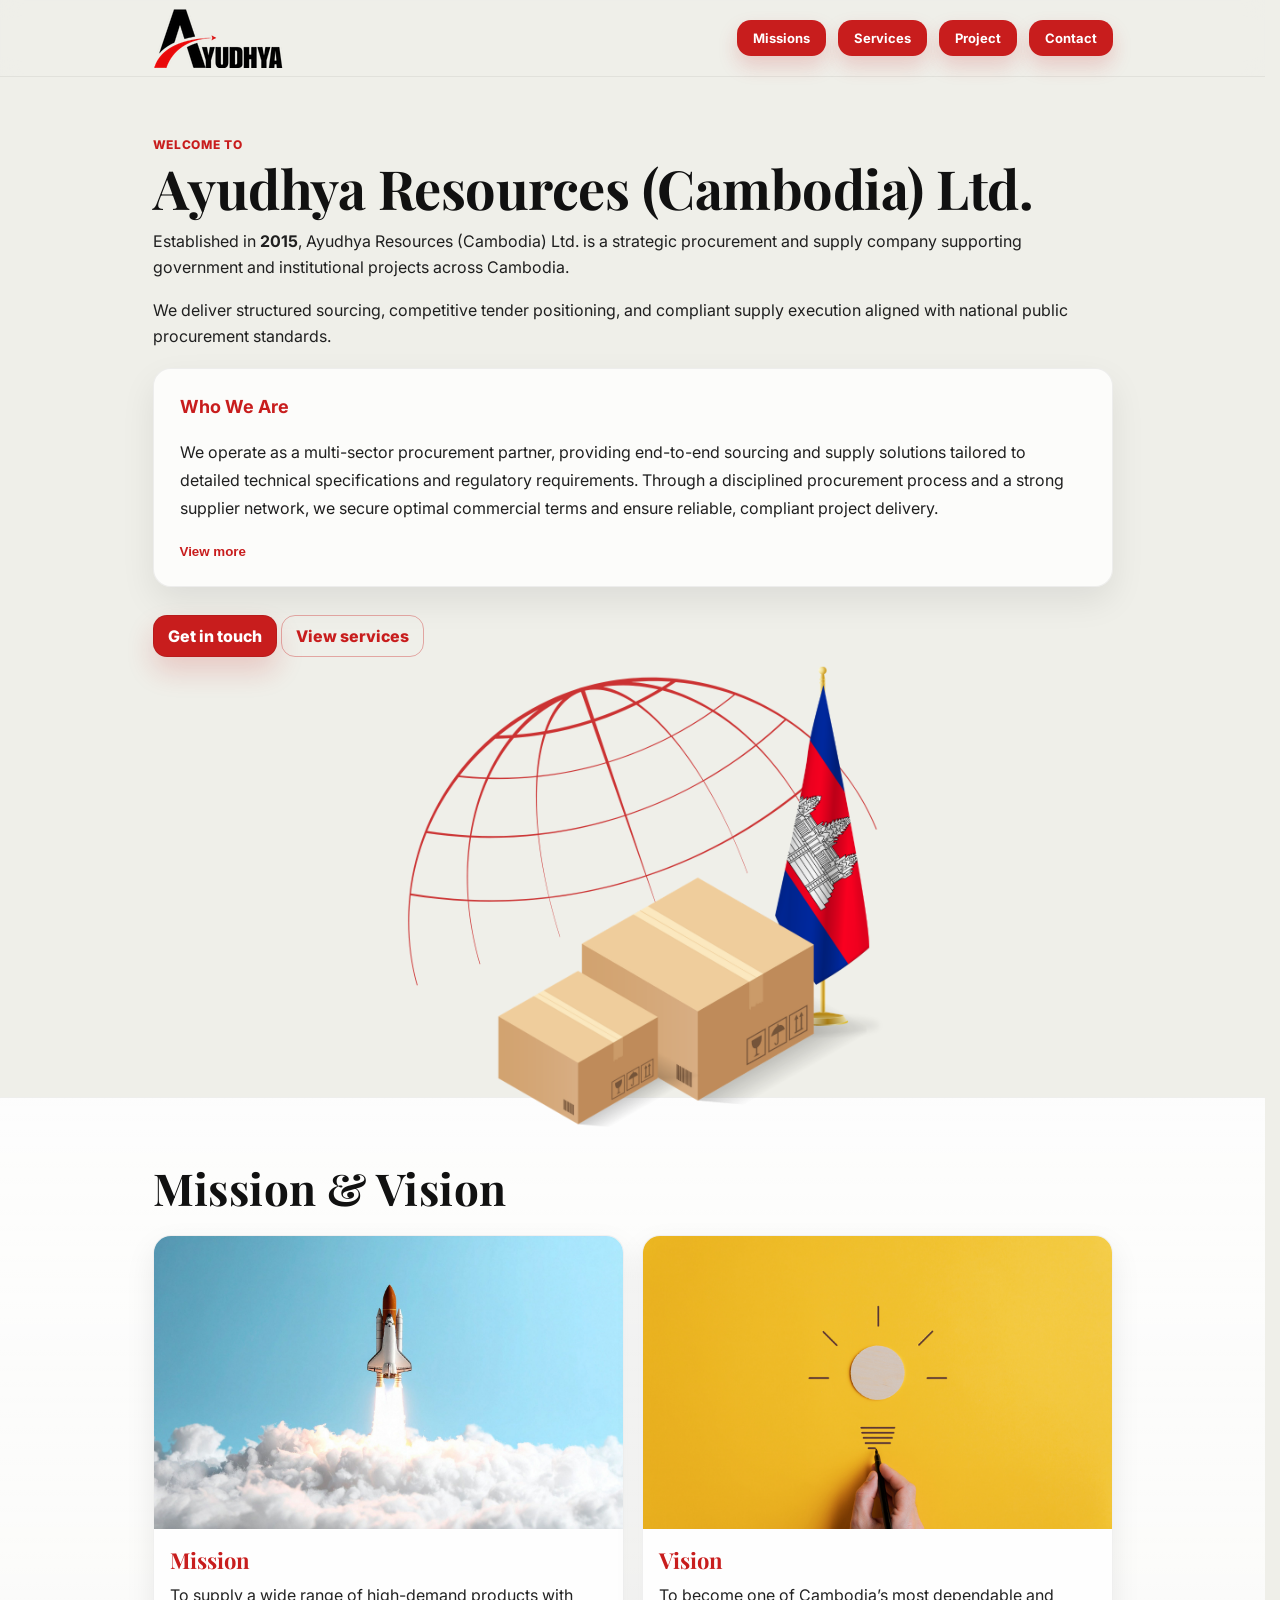
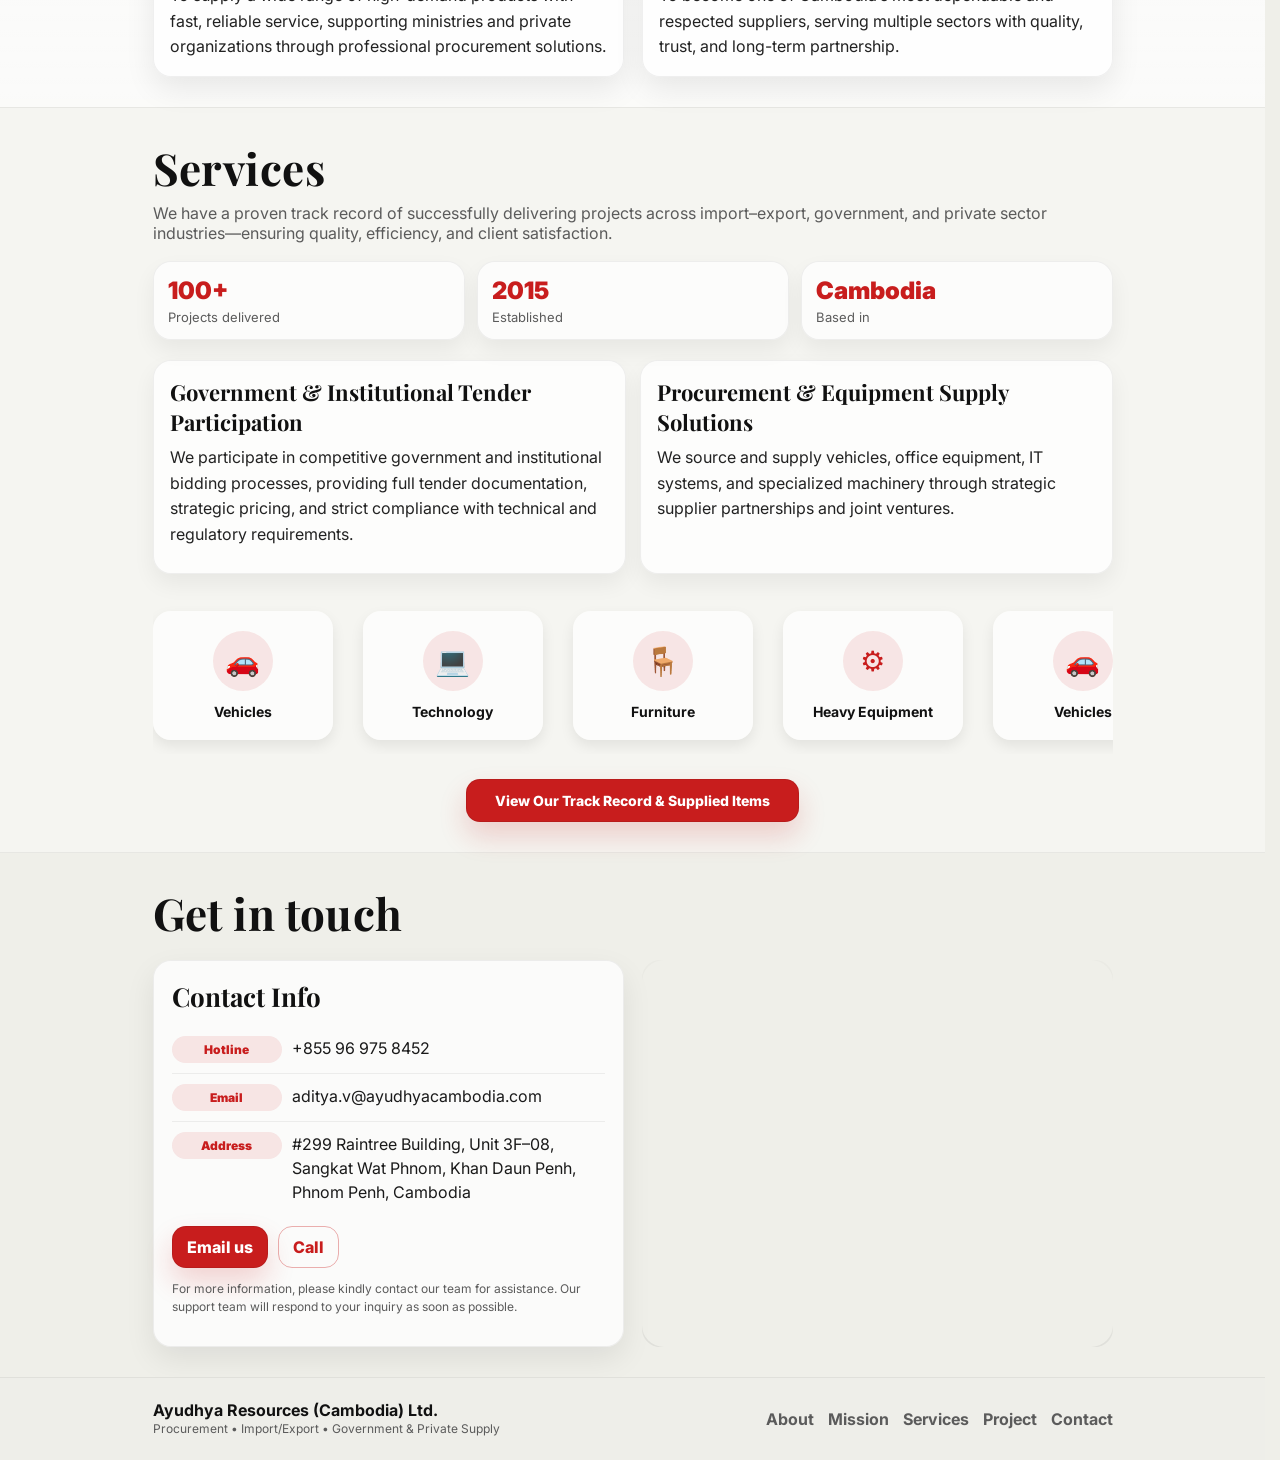
==== commit 023eb799: "Update location details and adjust styling for supply slider: improve layout and visual consistency" ====
--- a/index.html
+++ b/index.html
@@ -135,7 +135,7 @@
             <div class="stat__label">Established</div>
             </div>
           <div class="stat">
-            <div class="stat__num">Phnom Penh</div>
+            <div class="stat__num">Cambodia</div>
             <div class="stat__label">Based in</div>
           </div>
         </div>
--- a/styles.css
+++ b/styles.css
@@ -458,8 +458,9 @@
 
 .supplySlider {
   overflow: hidden;
-  margin-top: 50px;
+  margin-top: 25px; margin-bottom: 25px;
   position: relative;
+  padding-top: 12px; padding-bottom: 14px;
 }
 
 .sliderTrack {
@@ -475,7 +476,7 @@
   padding: 20px;
   background: rgba(255,255,255,.75);
   border-radius: 18px;
-  box-shadow: 0 12px 28px rgba(0,0,0,.08);
+  box-shadow: 0 6px 14px rgba(0,0,0,.08);
   transition: transform .3s ease;
 }
 
@@ -510,7 +511,7 @@
 /* ===== Professional View More Placement ===== */
 
 .sliderAction{
-  margin-top: 45px;
+  margin-top: 0px;
   text-align: center;
 }
 
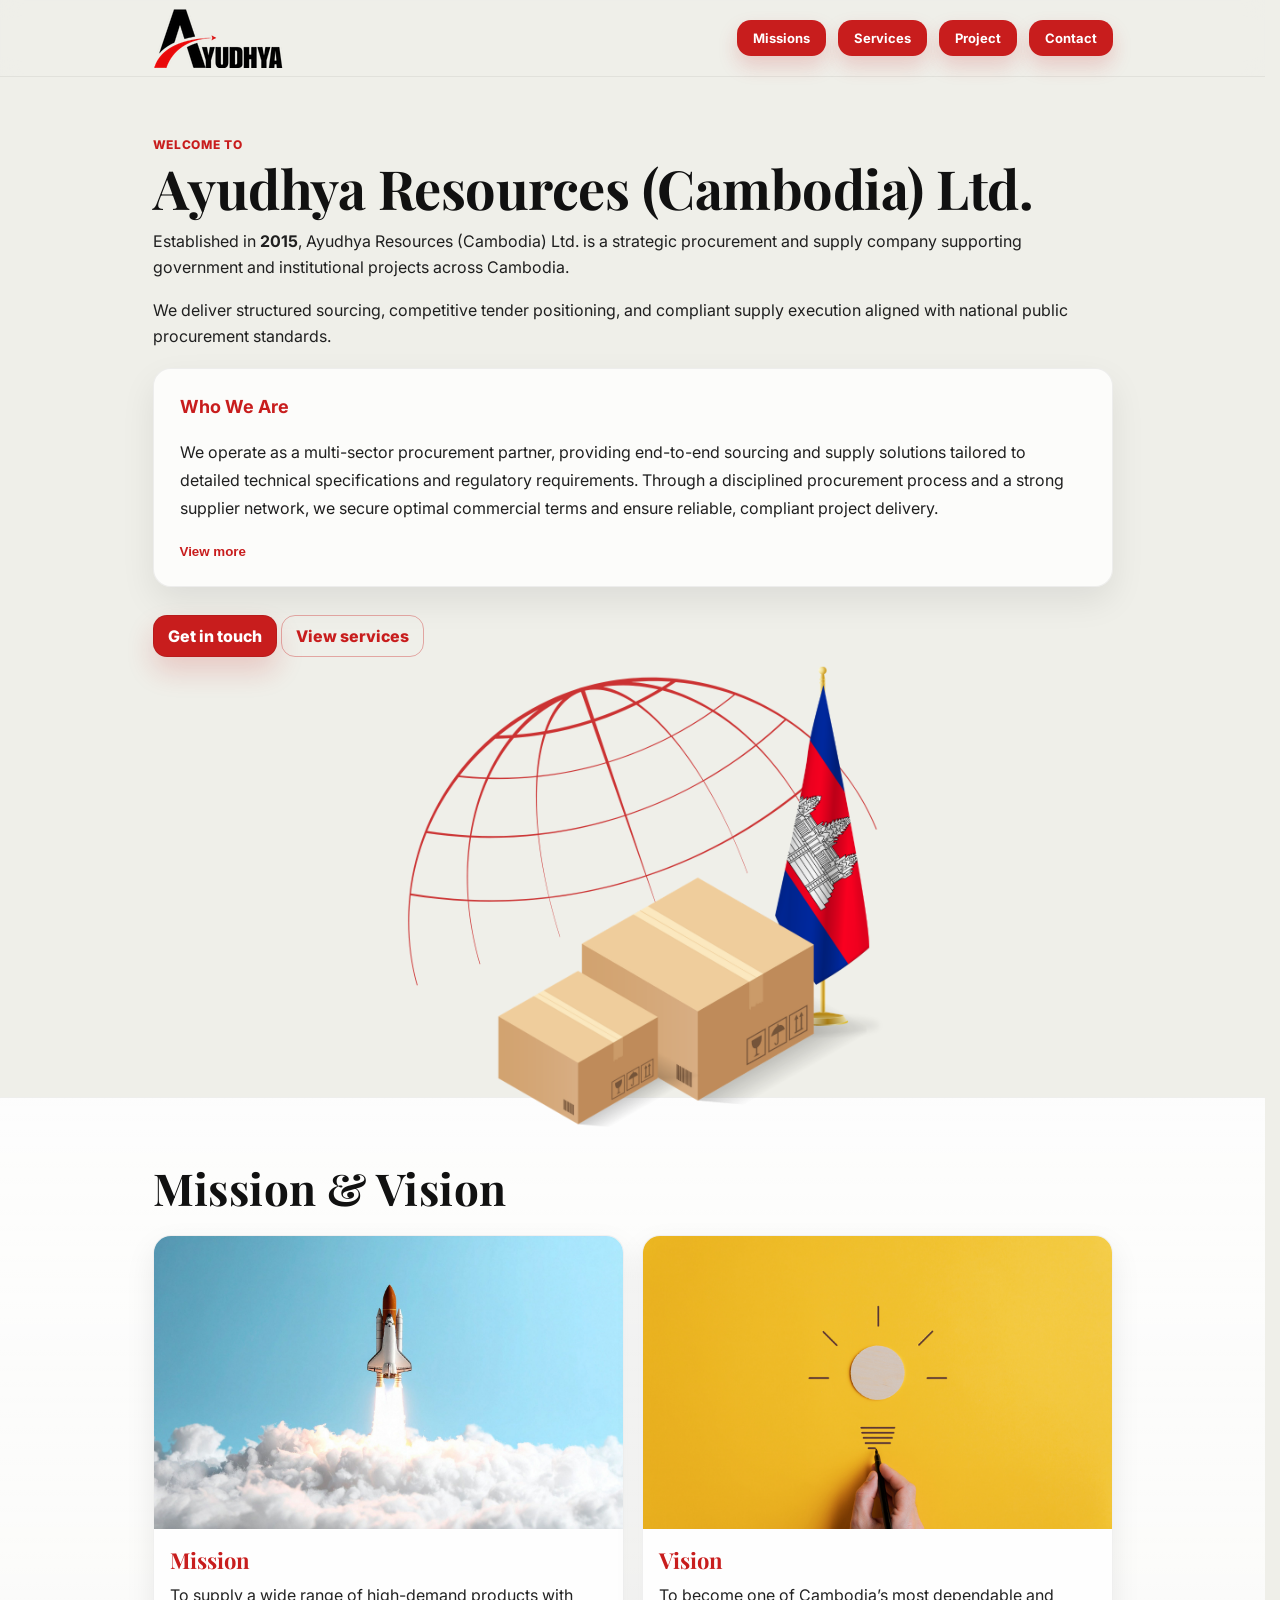
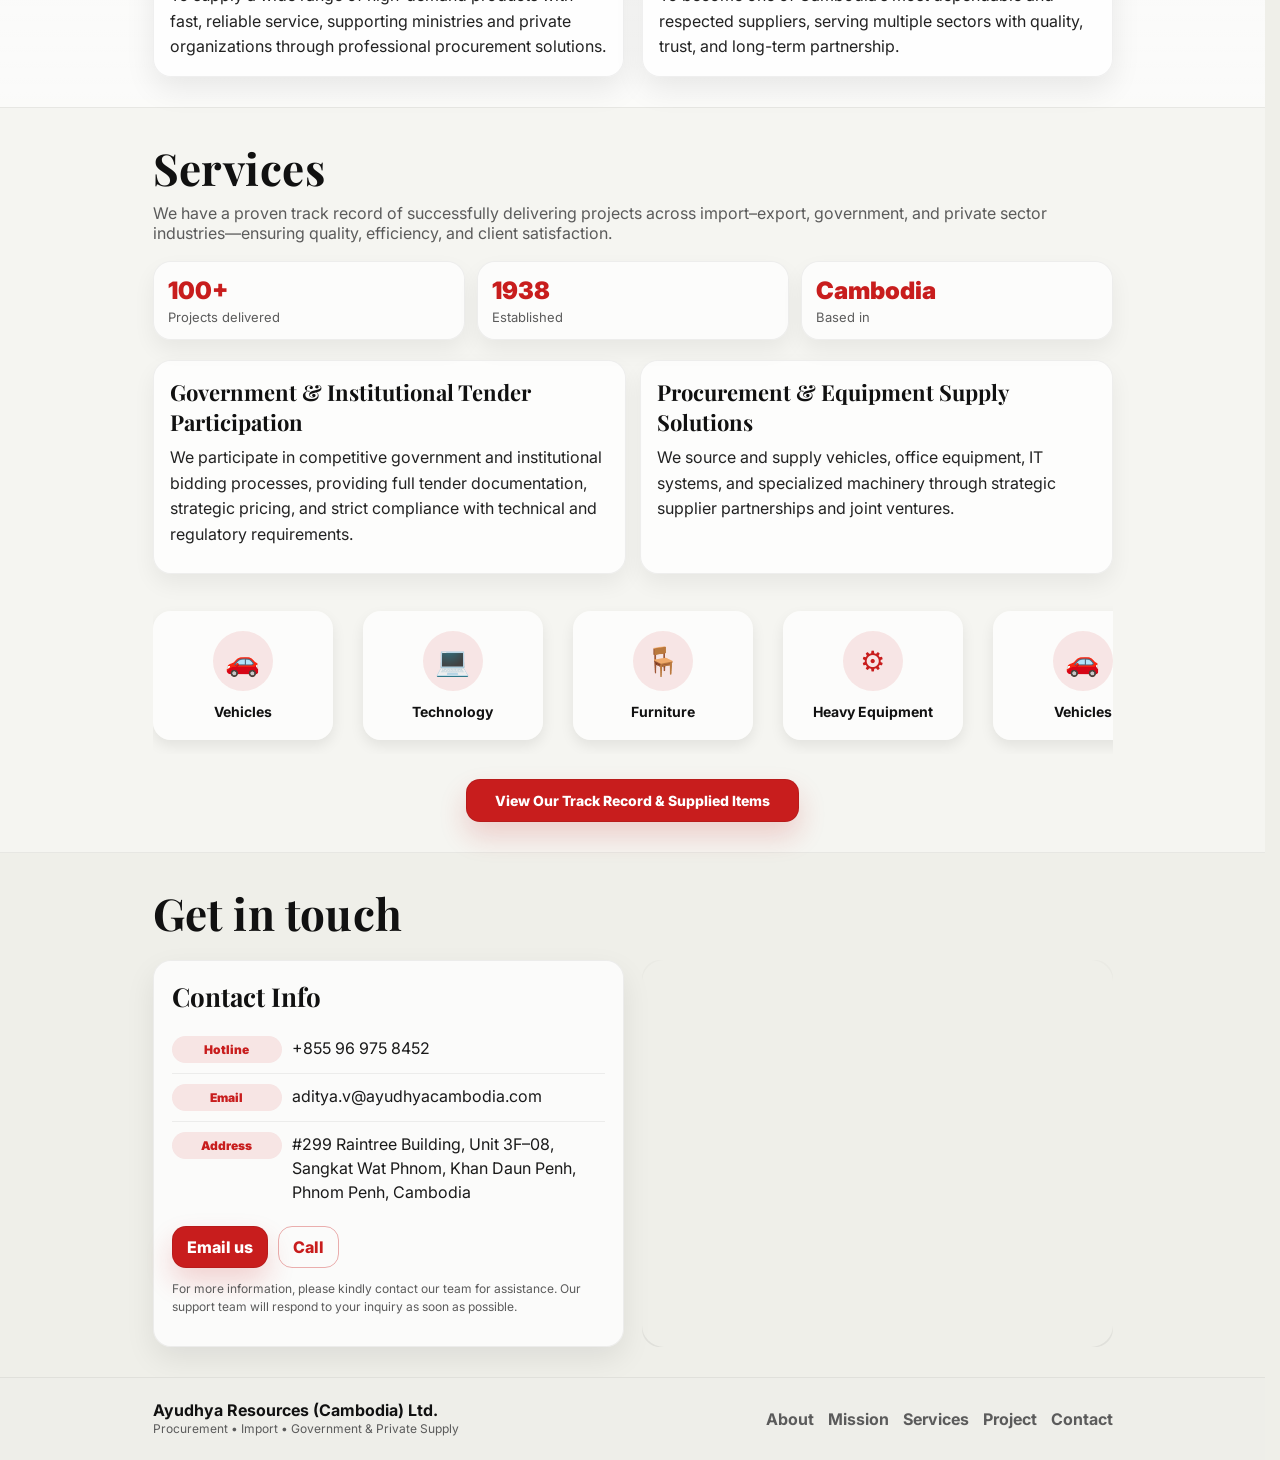
==== commit e721cc22: "Update footer text for clarity: remove 'Export' from procurement description" ====
--- a/index.html
+++ b/index.html
@@ -268,7 +268,7 @@
     <div class="container footer__inner">
       <div>
         <strong>Ayudhya Resources (Cambodia) Ltd.</strong>
-        <div class="muted tiny">Procurement • Import/Export • Government &amp; Private Supply</div>
+        <div class="muted tiny">Procurement • Import • Government &amp; Private Supply</div>
       </div>
       <div class="footer__links">
         <a href="#about">About</a>
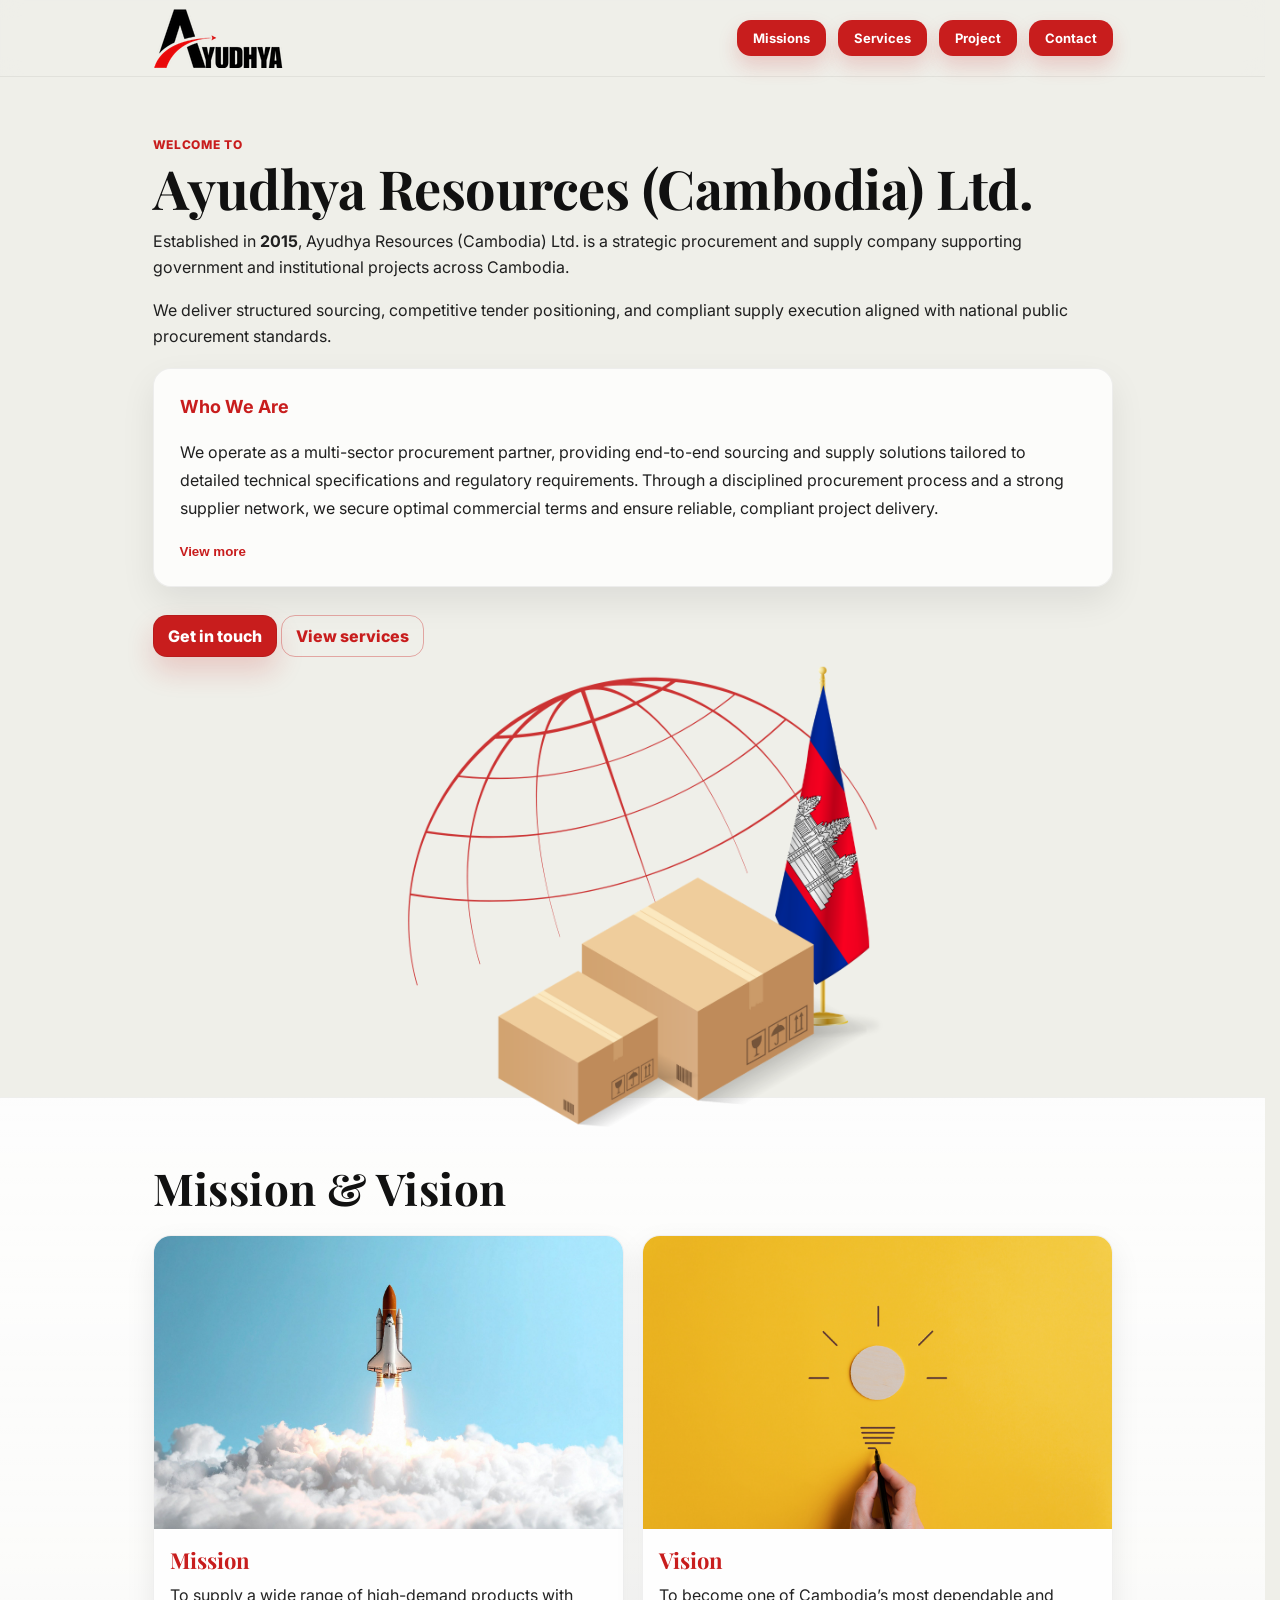
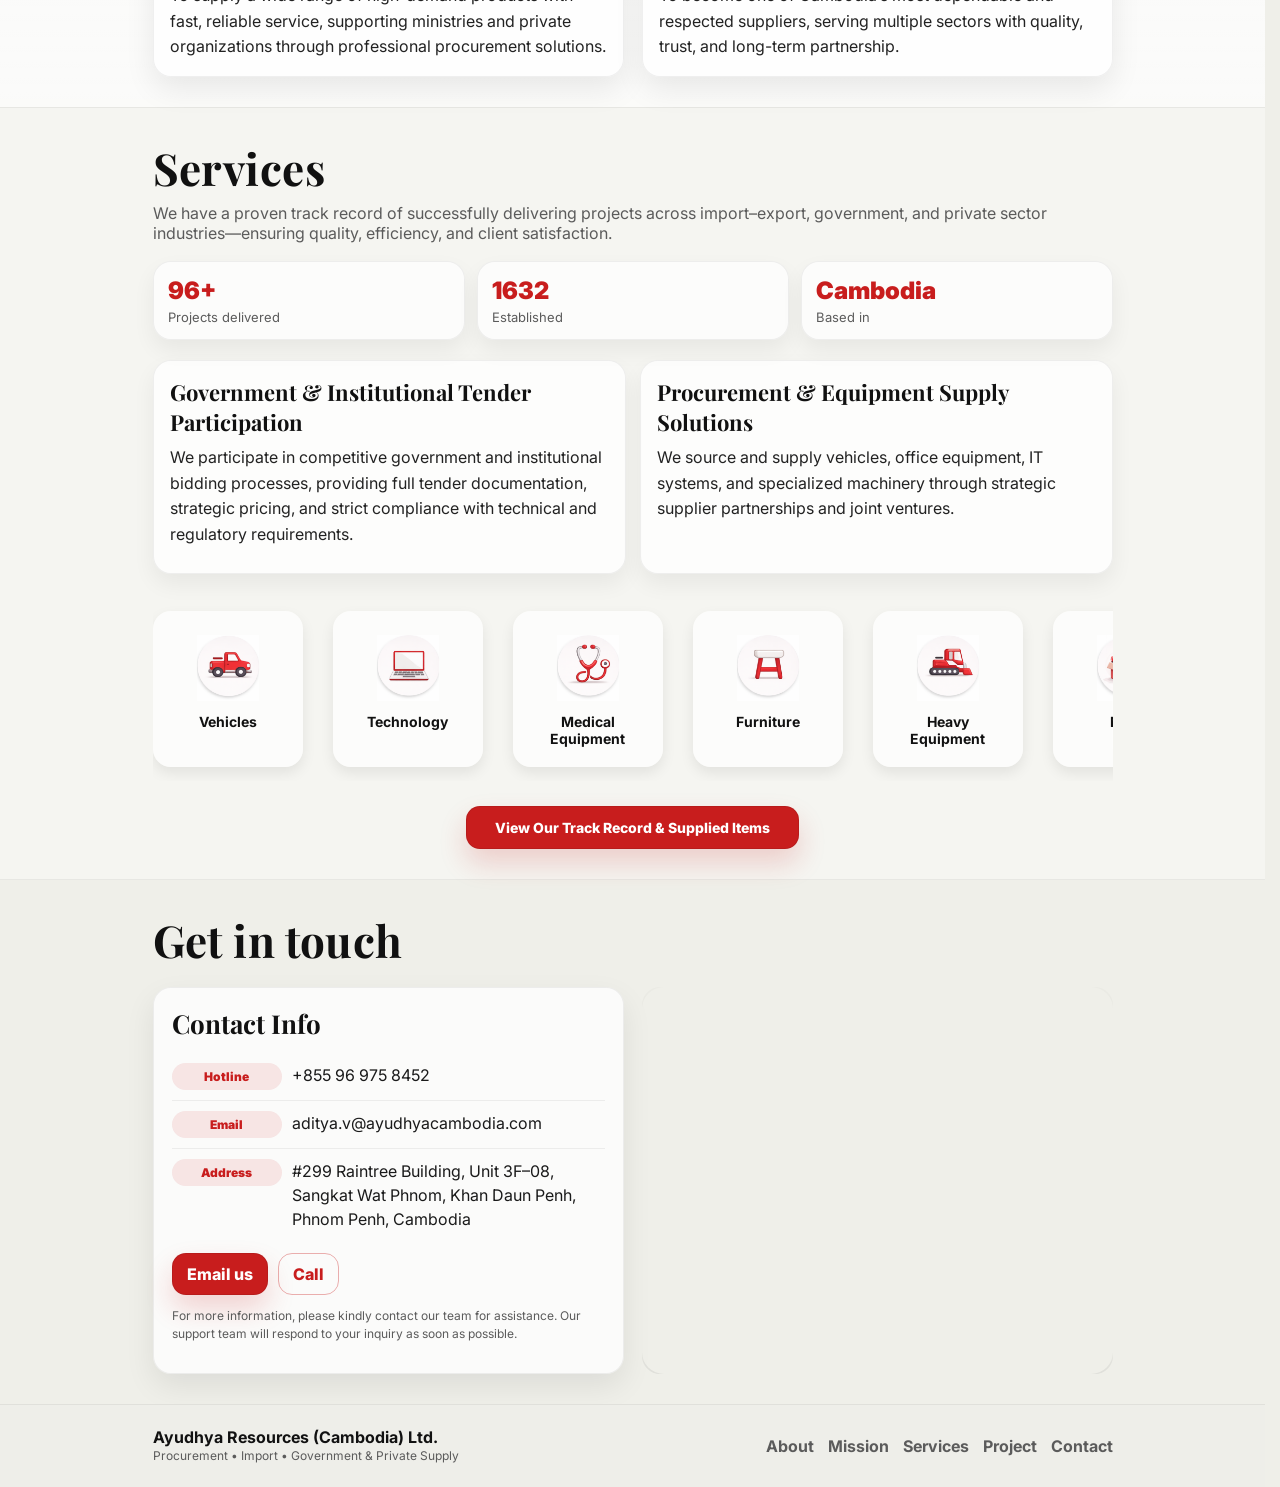
==== commit 1e9673fa: "Refactor code structure for improved readability and maintainability" ====
--- a/index.html
+++ b/index.html
@@ -161,50 +161,66 @@
   <div class="sliderTrack">
 
     <div class="iconCard">
-      <div class="iconCircle">🚗</div>
+      <div class="iconCircle"><img src="assets/Vehicle.png" alt="Vehicles"></div>
       <p>Vehicles</p>
     </div>
 
     <div class="iconCard">
-      <div class="iconCircle">💻</div>
+      <div class="iconCircle"><img src="assets/Technology.png" alt="Technology"></div>
       <p>Technology</p>
     </div>
 
     <div class="iconCard">
-      <div class="iconCircle">🪑</div>
+      <div class="iconCircle"><img src="assets/Medical Equipment.png" alt="Medical Equipment"></div>
+      <p>Medical Equipment</p>
+    </div>
+
+    <div class="iconCard">
+      <div class="iconCircle"><img src="assets/Furniture.png" alt="Furniture"></div>
       <p>Furniture</p>
     </div>
 
     <div class="iconCard">
-      <div class="iconCircle">⚙️</div>
+      <div class="iconCircle"><img src="assets/Heavy Equipment.png" alt="Heavy Equipment"></div>
       <p>Heavy Equipment</p>
     </div>
 
+    <div class="iconCard">
+      <div class="iconCircle"><img src="assets/More.png" alt="More"></div>
+      <p>More</p>
+    </div>
+
     <!-- Duplicate for seamless loop -->
     <div class="iconCard">
-      <div class="iconCircle">🚗</div>
+      <div class="iconCircle"><img src="assets/Vehicle.png" alt="Vehicles"></div>
       <p>Vehicles</p>
     </div>
 
     <div class="iconCard">
-      <div class="iconCircle">💻</div>
+      <div class="iconCircle"><img src="assets/Technology.png" alt="Technology"></div>
       <p>Technology</p>
     </div>
 
     <div class="iconCard">
-      <div class="iconCircle">🩺</div>
+      <div class="iconCircle"><img src="assets/Medical Equipment.png" alt="Medical Equipment"></div>
       <p>Medical Equipment</p>
     </div>
 
     <div class="iconCard">
-      <div class="iconCircle">🪑</div>
+      <div class="iconCircle"><img src="assets/Furniture.png" alt="Furniture"></div>
       <p>Furniture</p>
     </div>
 
     <div class="iconCard">
-      <div class="iconCircle">⚙️</div>
+      <div class="iconCircle"><img src="assets/Heavy Equipment.png" alt="Heavy Equipment"></div>
       <p>Heavy Equipment</p>
     </div>
+
+    <div class="iconCard">
+      <div class="iconCircle"><img src="assets/More.png" alt="More"></div>
+      <p>More</p>
+    </div>
+    
   </div>
 </div>
         <div class="sliderAction">
--- a/styles.css
+++ b/styles.css
@@ -470,7 +470,7 @@
 }
 
 .iconCard {
-  width: 180px;
+  width: 150px;
   margin-right: 30px;
   text-align: center;
   padding: 20px;
@@ -485,13 +485,12 @@
 }
 
 .iconCircle {
-  width: 60px;
-  height: 60px;
+  width: 70px;
+  height: 70px;
   margin: 0 auto 12px;
   display: flex;
   align-items: center;
   justify-content: center;
-  background: rgba(200,29,29,.1);
   color: var(--brand);
   font-size: 28px;
   border-radius: 50%;
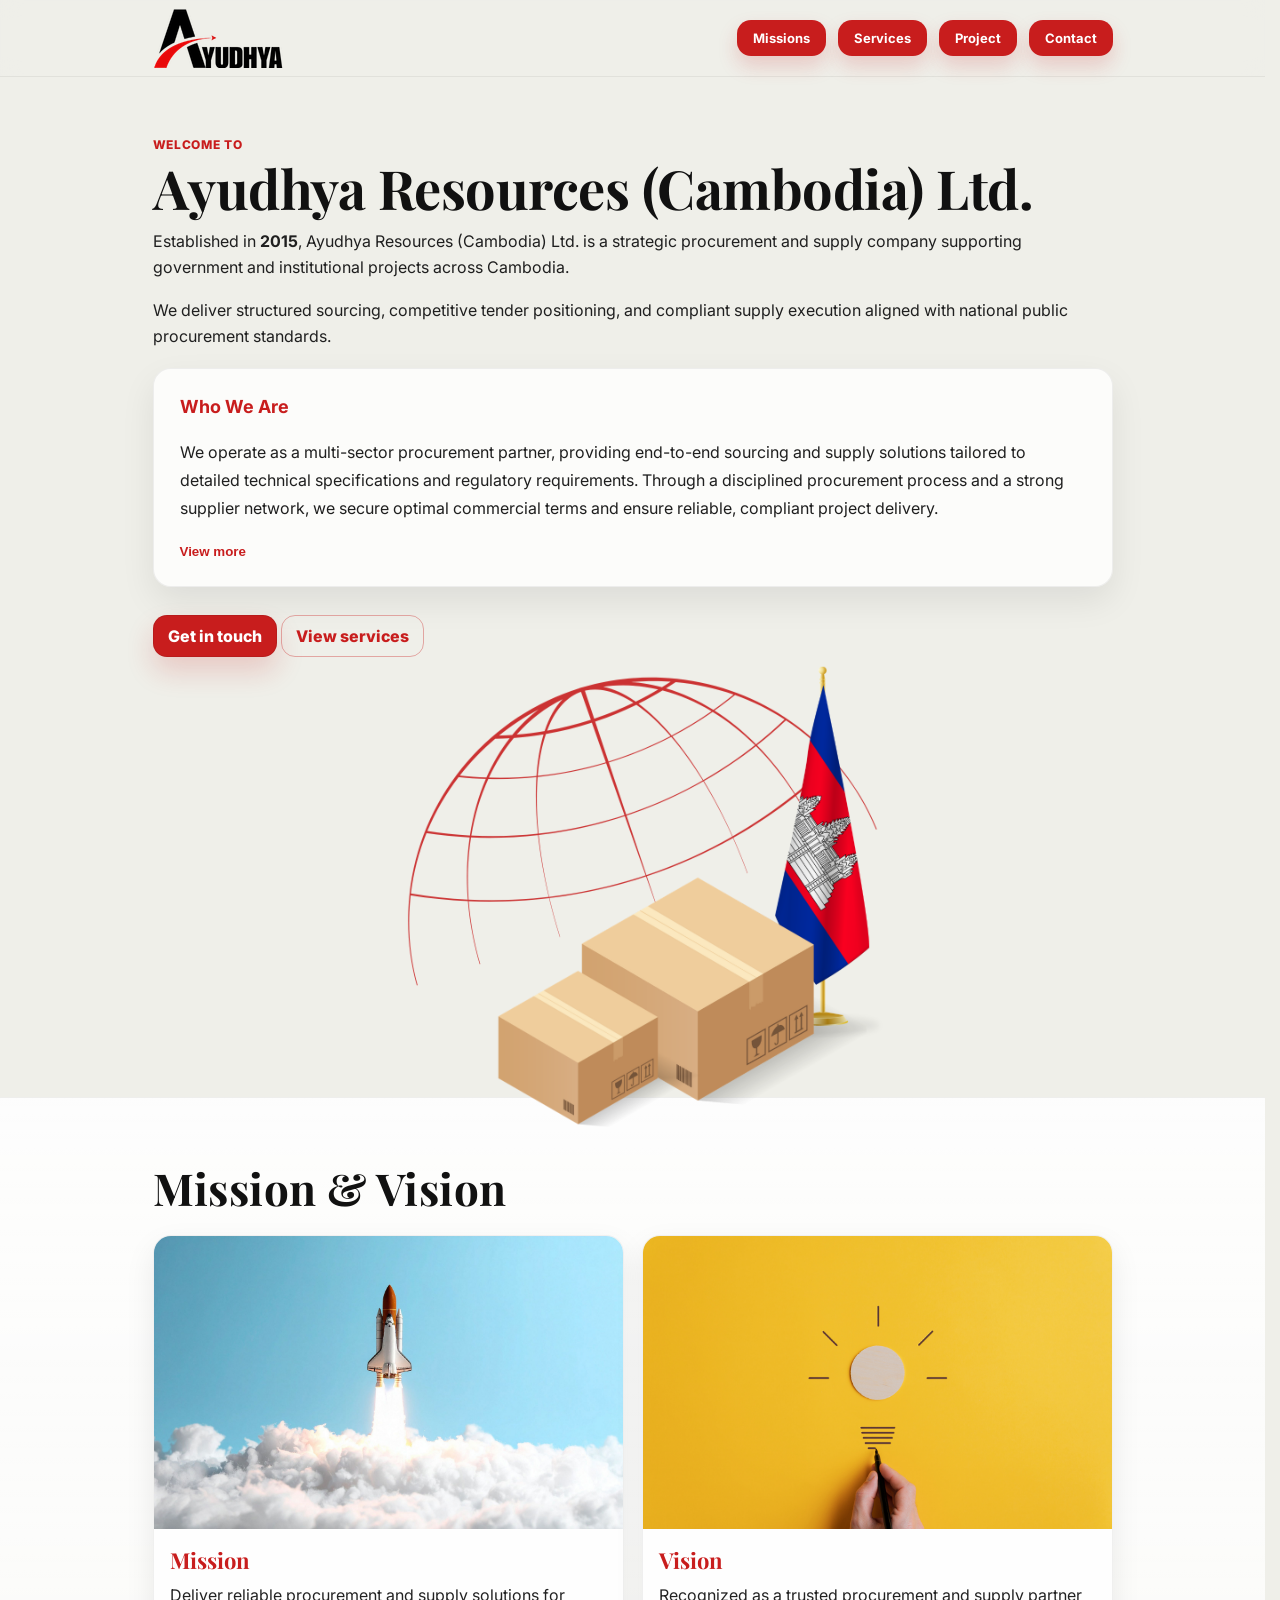
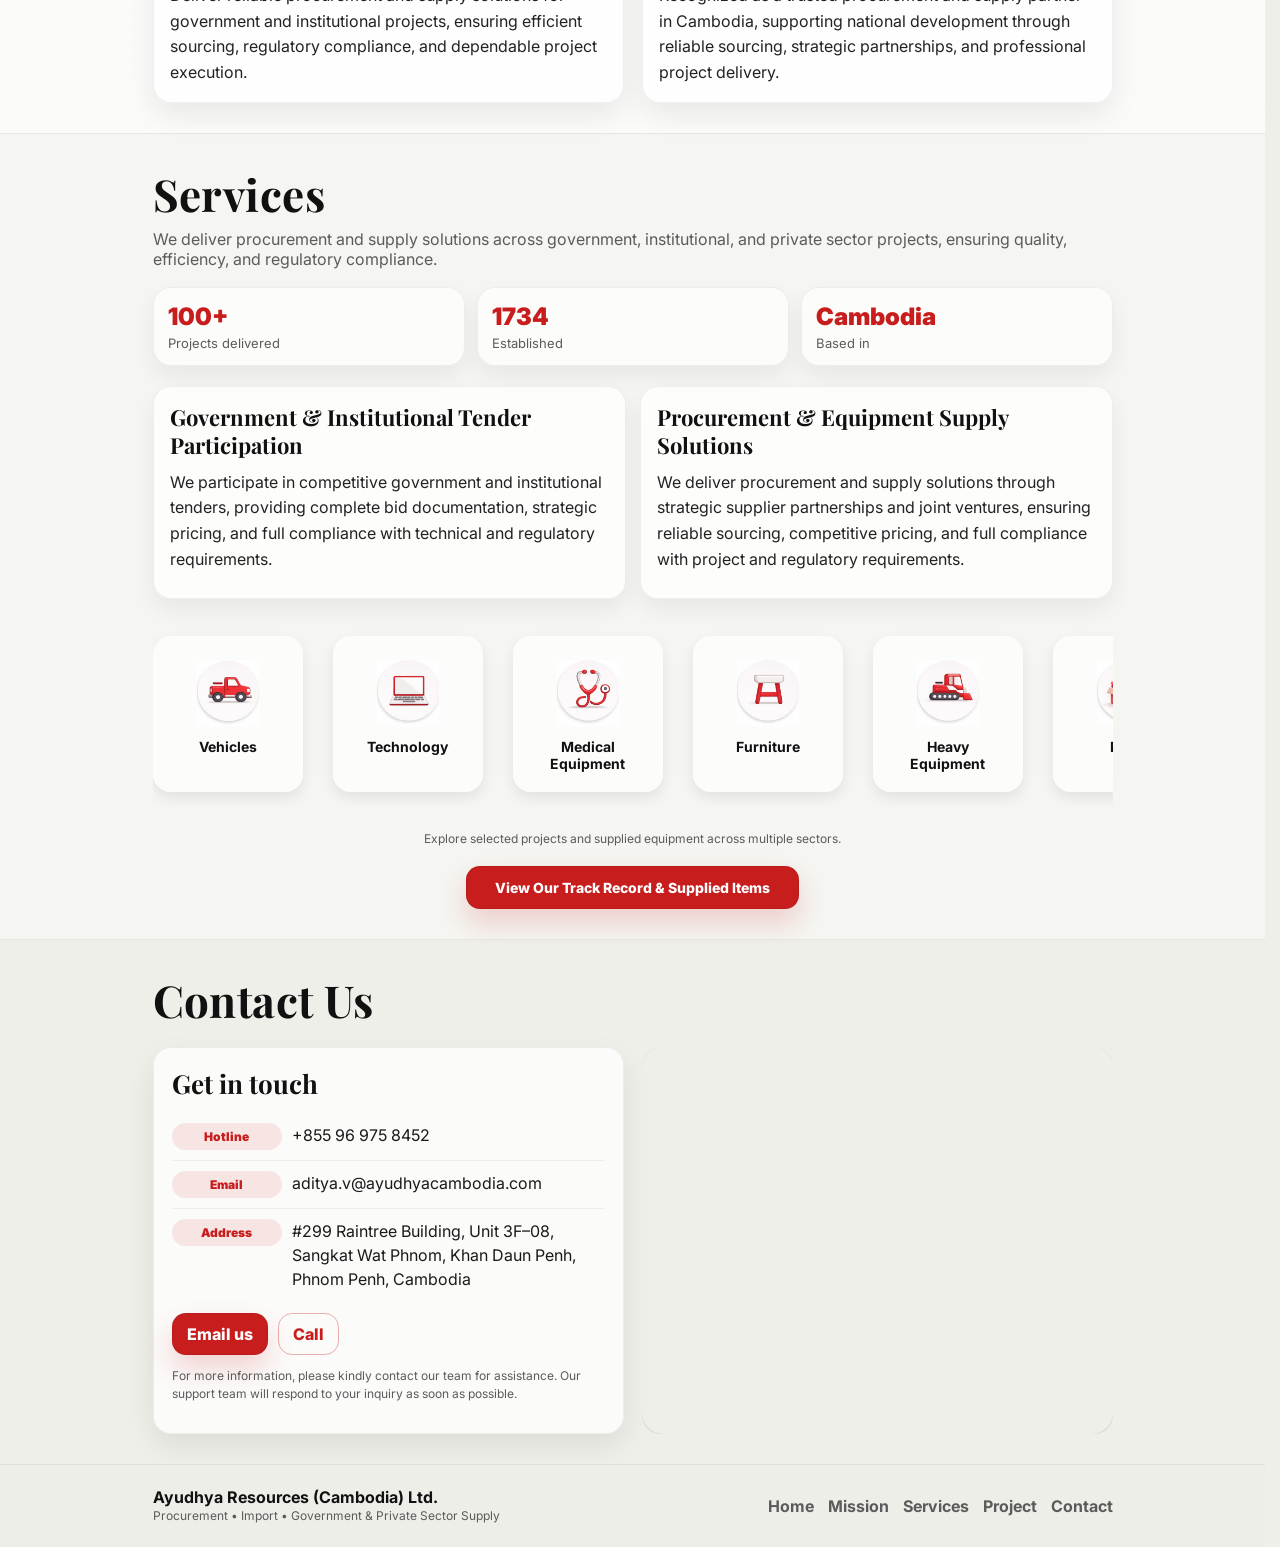
==== commit 137a0926: "Refactor project descriptions and enhance service clarity: improve messaging for procurement and sup" ====
--- a/index.html
+++ b/index.html
@@ -91,8 +91,7 @@
             <div class="panel__body">
               <h3>Mission</h3>
               <p>
-                To supply a wide range of high-demand products with fast, reliable service, supporting ministries and
-                private organizations through professional procurement solutions.
+                Deliver reliable procurement and supply solutions for government and institutional projects, ensuring efficient sourcing, regulatory compliance, and dependable project execution.
               </p>
             </div>
           </article>
@@ -104,8 +103,7 @@
             <div class="panel__body">
               <h3>Vision</h3>
               <p>
-                To become one of Cambodia’s most dependable and respected suppliers, serving multiple sectors with
-                quality, trust, and long-term partnership.
+                Recognized as a trusted procurement and supply partner in Cambodia, supporting national development through reliable sourcing, strategic partnerships, and professional project delivery.
               </p>
             </div>
           </article>
@@ -119,8 +117,7 @@
         <div class="kicker">
           <h2 class="section__title">Services</h2>
           <p class="muted">
-            We have a proven track record of successfully delivering projects across import–export, government,
-            and private sector industries—ensuring quality, efficiency, and client satisfaction.
+            We deliver procurement and supply solutions across government, institutional, and private sector projects, ensuring quality, efficiency, and regulatory compliance.
           </p>
         </div>
 
@@ -144,16 +141,13 @@
   <article class="service">
     <h3>Government & Institutional Tender Participation</h3>
     <p>
-      We participate in competitive government and institutional bidding processes,
-      providing full tender documentation, strategic pricing, and strict compliance
-      with technical and regulatory requirements.
+      We participate in competitive government and institutional tenders, providing complete bid documentation, strategic pricing, and full compliance with technical and regulatory requirements.
     </p>
   </article>
   <article class="service">
     <h3>Procurement & Equipment Supply Solutions</h3>
     <p>
-      We source and supply vehicles, office equipment, IT systems, and specialized
-      machinery through strategic supplier partnerships and joint ventures.
+      We deliver procurement and supply solutions through strategic supplier partnerships and joint ventures, ensuring reliable sourcing, competitive pricing, and full compliance with project and regulatory requirements.
     </p>
   </article>
 </div>
@@ -224,18 +218,22 @@
   </div>
 </div>
         <div class="sliderAction">
+<p class="track-text">
+Explore selected projects and supplied equipment across multiple sectors.
+</p>
 <a href="projects.html" class="btn btn--primary">
 View Our Track Record & Supplied Items
 </a>
+</div>
  </section>
     <!-- CONTACT -->
     <section id="contact" class="section">
       <div class="container">
-        <h2 class="section__title">Get in touch</h2>
+        <h2 class="section__title">Contact Us</h2>
 
         <div class="contact">
           <div class="contact__card">
-            <h3>Contact Info</h3>
+            <h3>Get in touch</h3>
 
             <div class="contact__row">
               <div class="badge">Hotline</div>
@@ -284,10 +282,10 @@
     <div class="container footer__inner">
       <div>
         <strong>Ayudhya Resources (Cambodia) Ltd.</strong>
-        <div class="muted tiny">Procurement • Import • Government &amp; Private Supply</div>
+        <div class="muted tiny">Procurement • Import • Government &amp; Private Sector Supply</div>
       </div>
       <div class="footer__links">
-        <a href="#about">About</a>
+        <a href="#about">Home</a>
         <a href="#mission">Mission</a>
         <a href="#goods">Services</a>
         <a href="projects.html">Project</a>
--- a/styles.css
+++ b/styles.css
@@ -242,7 +242,10 @@
 
 .serviceGrid{display:grid; grid-template-columns:1fr 1fr; gap:14px; margin-top:8px}
 .service{background: rgba(255,255,255,.75); border:1px solid rgba(0,0,0,.06); border-radius: var(--radius); padding:16px; box-shadow: 0 10px 22px rgba(0,0,0,.06)}
-.service h3 {margin:0 0 8px; font-family:"Playfair Display", Georgia, serif; font-size:22px}
+.service h3 {margin:0 0 10px;
+  font-family:"Playfair Display", Georgia, serif;
+  font-size:22px;
+  line-height:1.3}
 .service p{margin:0 0 10px; color:#222; line-height:1.6}
 .link{color:var(--brand); text-decoration:none; font-weight:800}
 .link:hover{text-decoration:underline}
@@ -520,6 +523,12 @@
   font-size: 14px;
 }
 
+.track-text{
+  margin-bottom:20px; margin-top:0px;
+  color:var(--muted);
+  font-size:12px;
+  text-align:center;
+}
 .moreContent{
   max-height: 0;
   overflow: hidden;
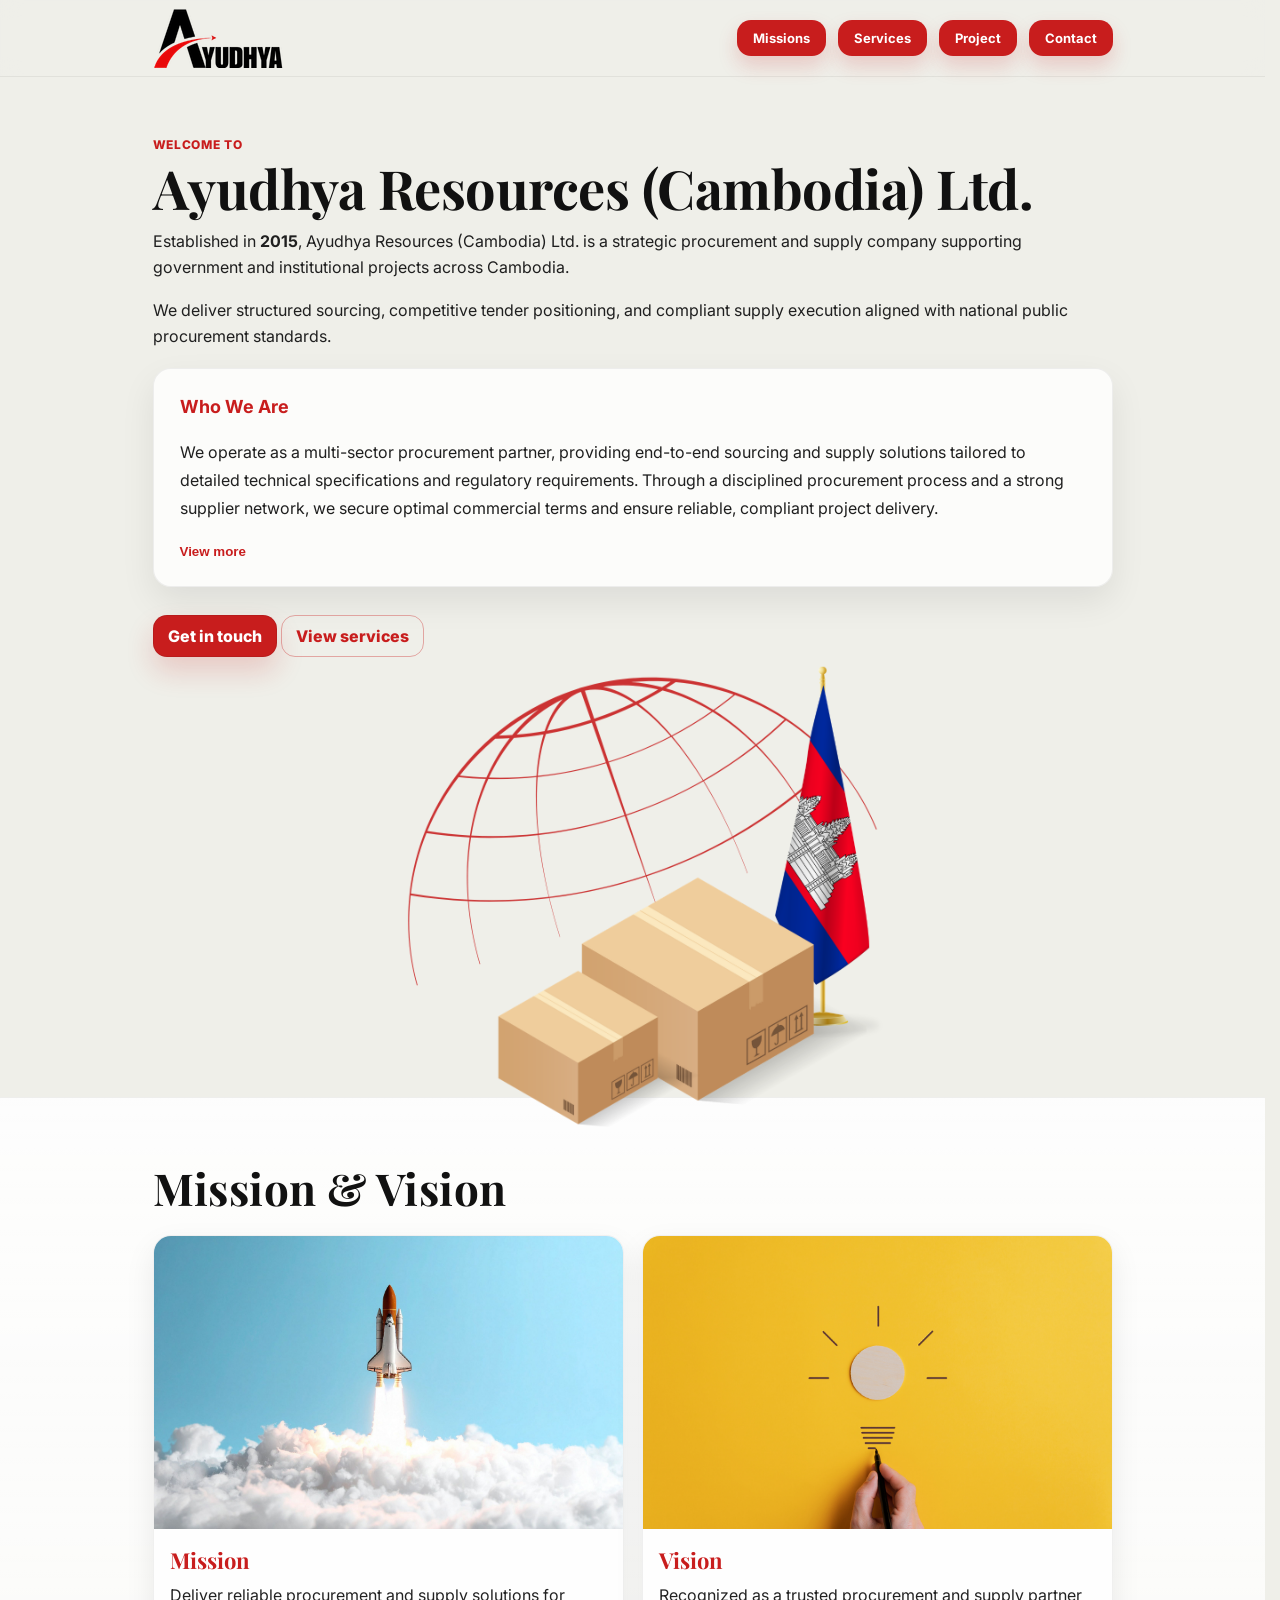
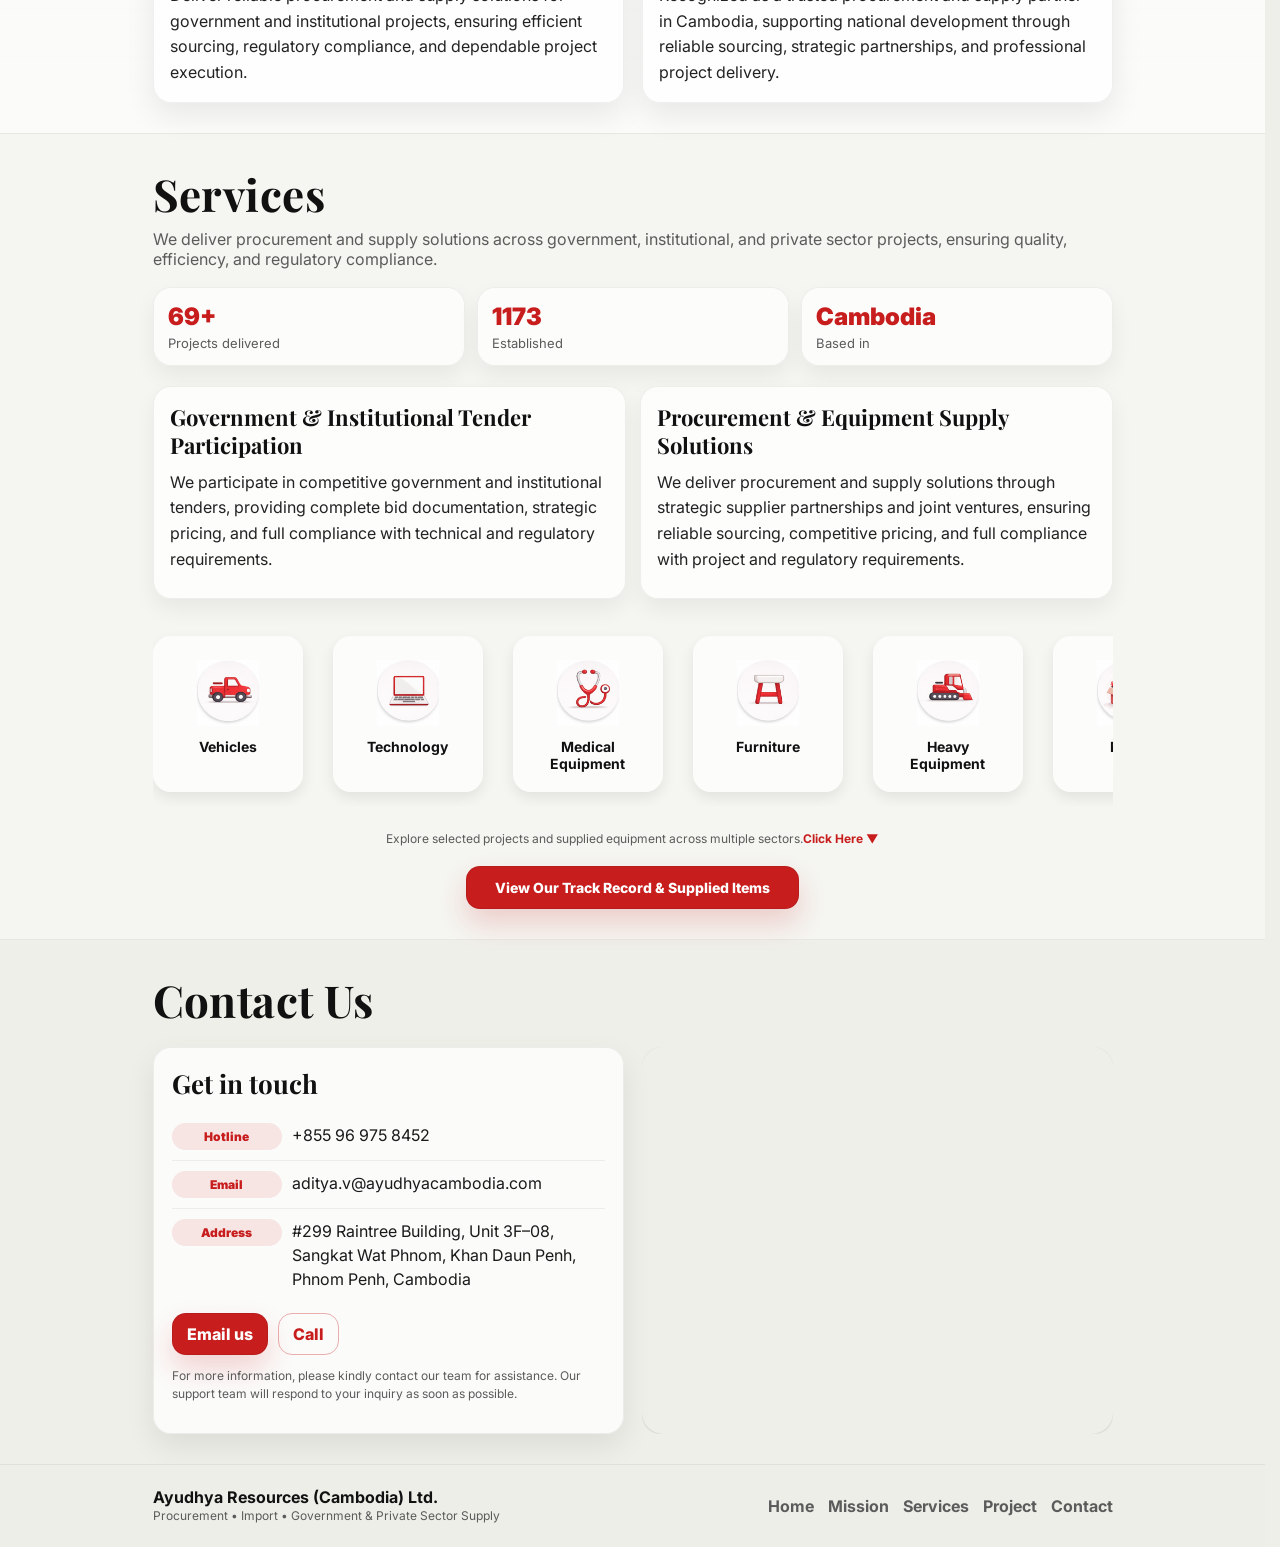
==== commit 637a386a: "Add clickable link to project exploration text and style adjustments" ====
--- a/index.html
+++ b/index.html
@@ -219,7 +219,7 @@
 </div>
         <div class="sliderAction">
 <p class="track-text">
-Explore selected projects and supplied equipment across multiple sectors.
+ Explore selected projects and supplied equipment across multiple sectors.<strong class="click-link">Click Here ▼</strong> 
 </p>
 <a href="projects.html" class="btn btn--primary">
 View Our Track Record & Supplied Items
--- a/styles.css
+++ b/styles.css
@@ -510,6 +510,10 @@
   to { transform: translateX(-50%); }
 }
 
+.click-link{
+  color: var(--brand);
+}
+
 /* ===== Professional View More Placement ===== */
 
 .sliderAction{
@@ -752,13 +756,7 @@
   box-shadow: 0 18px 40px rgba(0,0,0,.10);
 }
 
-/* Media */
-.recordMedia {
-  flex: 0 0 400px;
-  height: auto;
-  min-height: 240px;
-  border-radius: 20px;
-  overflow: hidden;}
+
 
 .recordMedia img {
   width: 100%;
@@ -958,12 +956,21 @@
   padding: 40px 0 100px;
 }
 
-.board-inner {
-  background: #f3f1ef;
-  border-radius: 50px;
-  padding: 70px;
-  box-shadow: 0 25px 60px rgba(0,0,0,.08);
-  min-height:1060px;
+.board-inner{
+  background:#f3f1ef;
+  border-radius:50px;
+  padding:70px;
+  box-shadow:0 25px 60px rgba(0,0,0,.08);
+}
+
+/* Desktop fixed board */
+@media (min-width:769px){
+
+  .board-inner{
+    height:1130px;
+    overflow:hidden;
+  }
+
 }
 
 /* ===== Search Box ===== */
@@ -1024,7 +1031,7 @@
 
 .projectCard{
   display:flex;
-  align-items:center;
+  align-items:flex-start;
   gap:30px;
 
   padding:26px;
@@ -1051,13 +1058,13 @@
 }
 
 .projectCard:hover{
-  transform:translateY(-5px);
-  box-shadow:0 22px 55px rgba(0,0,0,.16);
+  transform: translateY(-8px);
+  box-shadow: 0 26px 65px rgba(0,0,0,.18);
 }
 
 .projectCard{
   opacity: 0;
-  transform: translateY(18px);
+  transition: transform .3s ease, box-shadow .3s ease, opacity .3s ease;
 }
 
 .projectCard.page-animate{
@@ -1067,12 +1074,15 @@
 @keyframes pageCardFade{
   from{
     opacity: 0;
-    transform: translateY(18px);
   }
   to{
     opacity: 1;
-    transform: translateY(0);
   }
+}
+
+.projectCard:hover{
+  transform: translateY(-8px);
+  box-shadow: 0 26px 65px rgba(0,0,0,.18);
 }
 
 /* IMAGE */
@@ -1100,7 +1110,7 @@
 .projectInfo{
   flex:1;
   display:flex;
-  flex-direction:column;
+  flex-direction:column; margin-top:10px;
 }
 
 .projectInfo h3{
@@ -1108,7 +1118,7 @@
   font-size:17px;
   font-weight:700;
   line-height:1.45;
-  font-family:"Playfair Display", Georgia, serif;
+  font-family: Inter, system-ui, sans-serif;
 }
 
 .projectInfo p{
@@ -1252,7 +1262,7 @@
 .recordMedia{
   position: relative;
   width: 260px;
-  height: 150px;
+  height: 180px;
   overflow: hidden;
   border-radius: 14px;
   flex-shrink: 0;
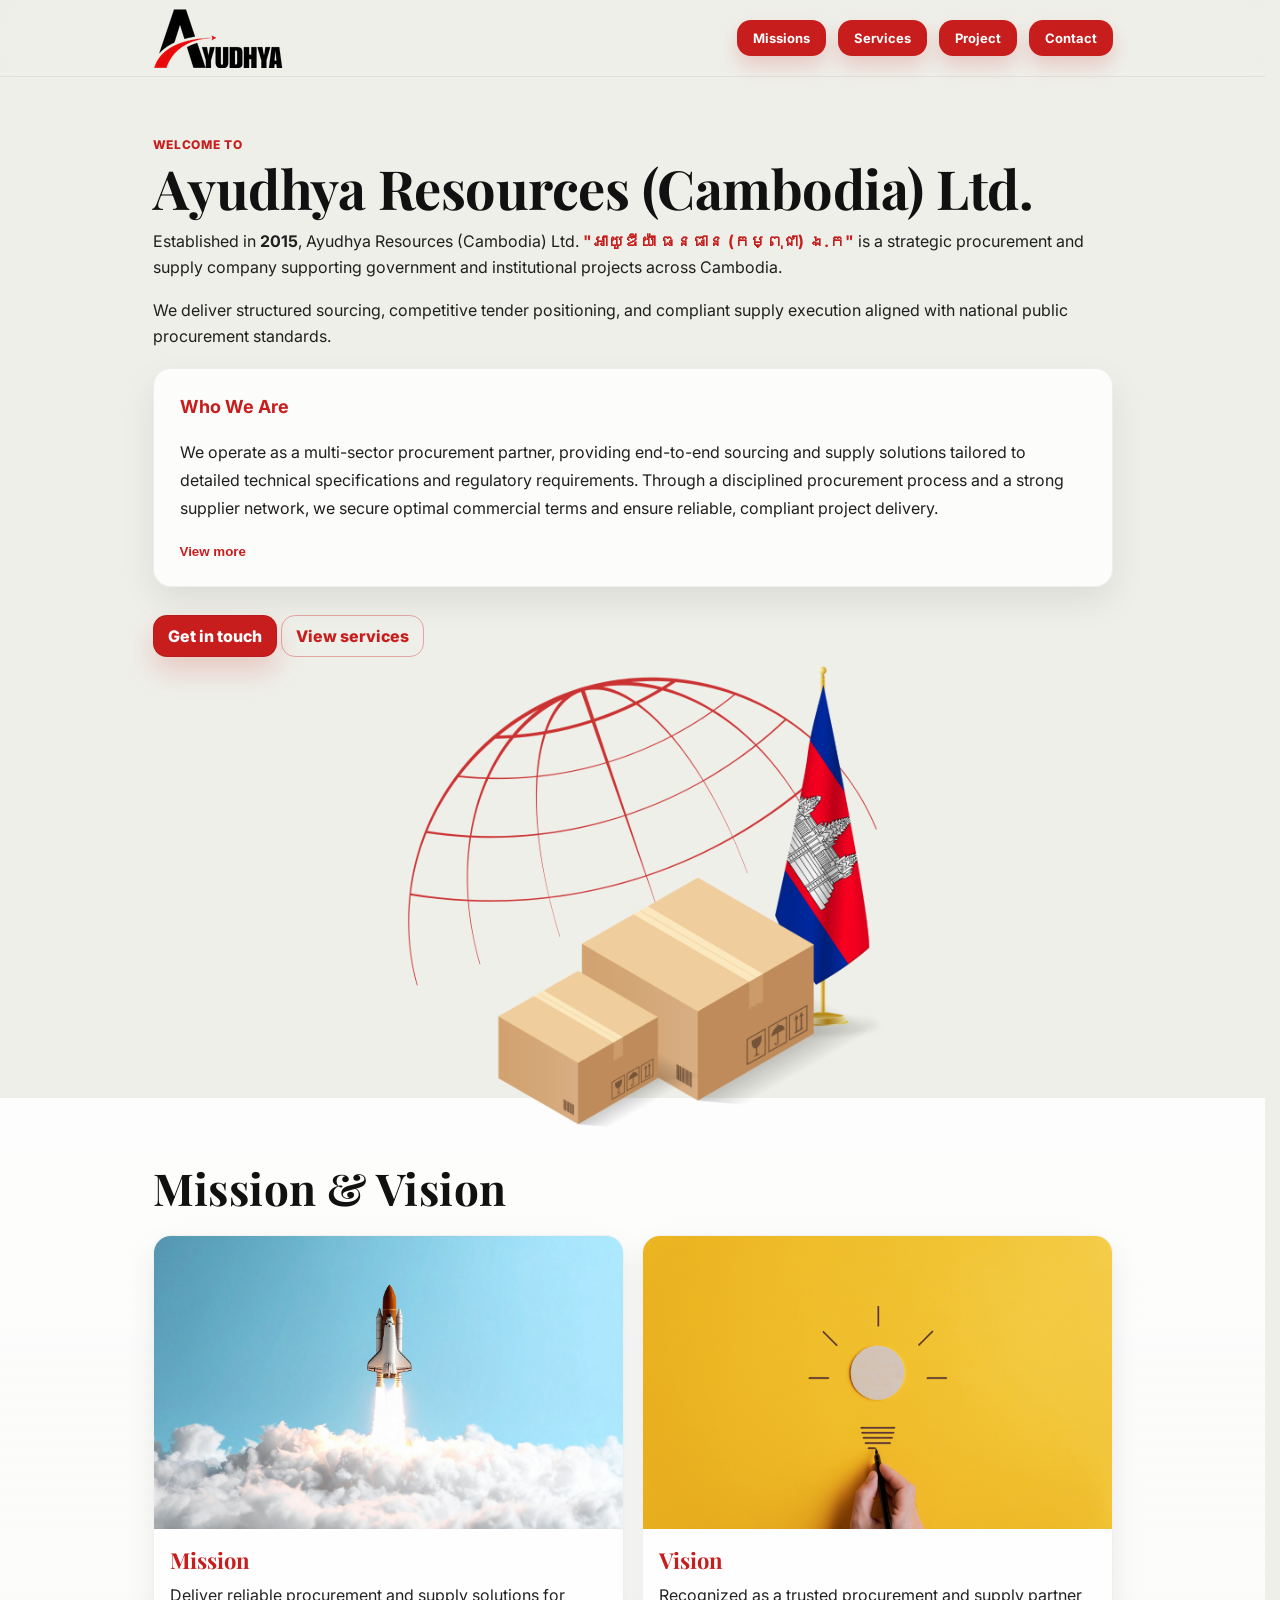
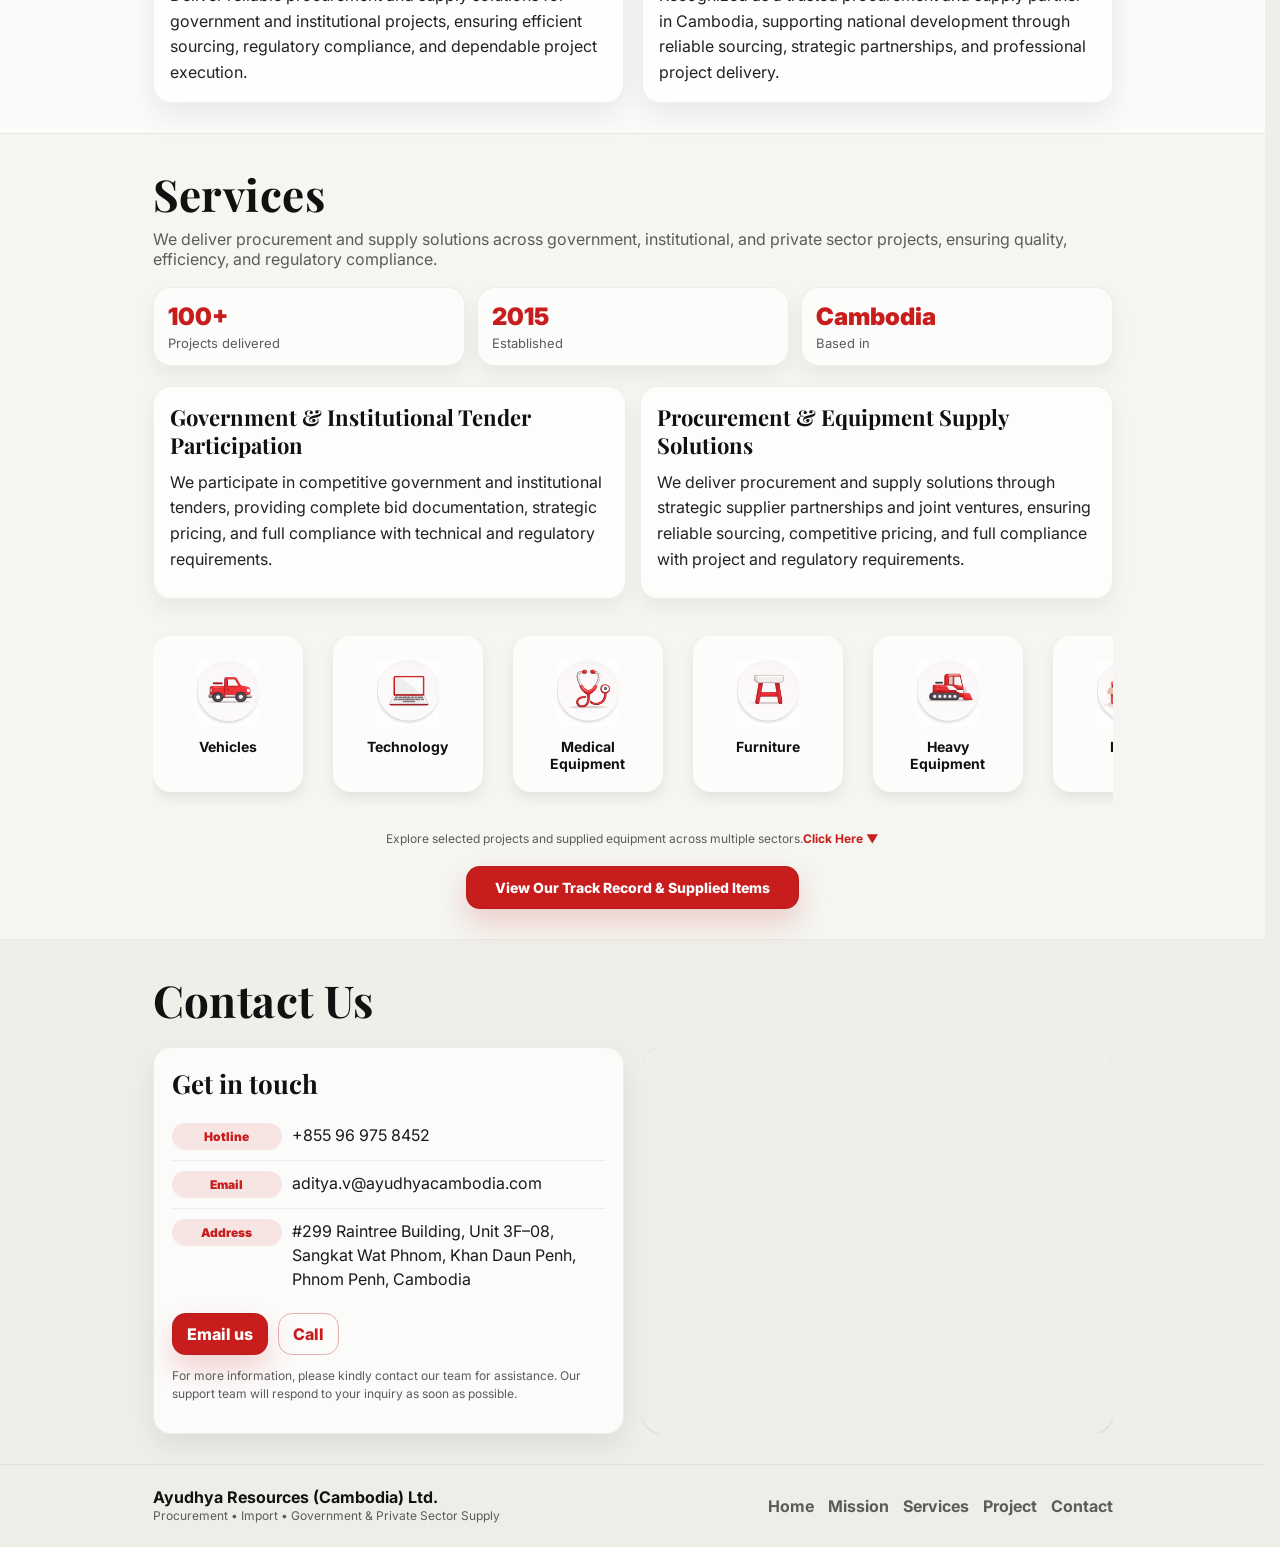
==== commit 8aeb2353: "Update company introduction to include Khmer name for enhanced cultural relevance" ====
--- a/index.html
+++ b/index.html
@@ -44,7 +44,7 @@
           <p class="eyebrow">Welcome to</p>
           <h1 class="title">Ayudhya Resources (Cambodia) Ltd.</h1>
           <p class="lead">
-  Established in <strong>2015</strong>, Ayudhya Resources (Cambodia) Ltd. is a strategic procurement and supply company supporting government and institutional projects across Cambodia.
+  Established in <strong>2015</strong>, Ayudhya Resources (Cambodia) Ltd. <strong class="click-link">"អាយូឌីយ៉ា ធនធាន (កម្ពុជា) ឯ.ក"</strong> is a strategic procurement and supply company supporting government and institutional projects across Cambodia.
 </p>
 <p class="lead">
   We deliver structured sourcing, competitive tender positioning, and compliant supply execution aligned with national public procurement standards.
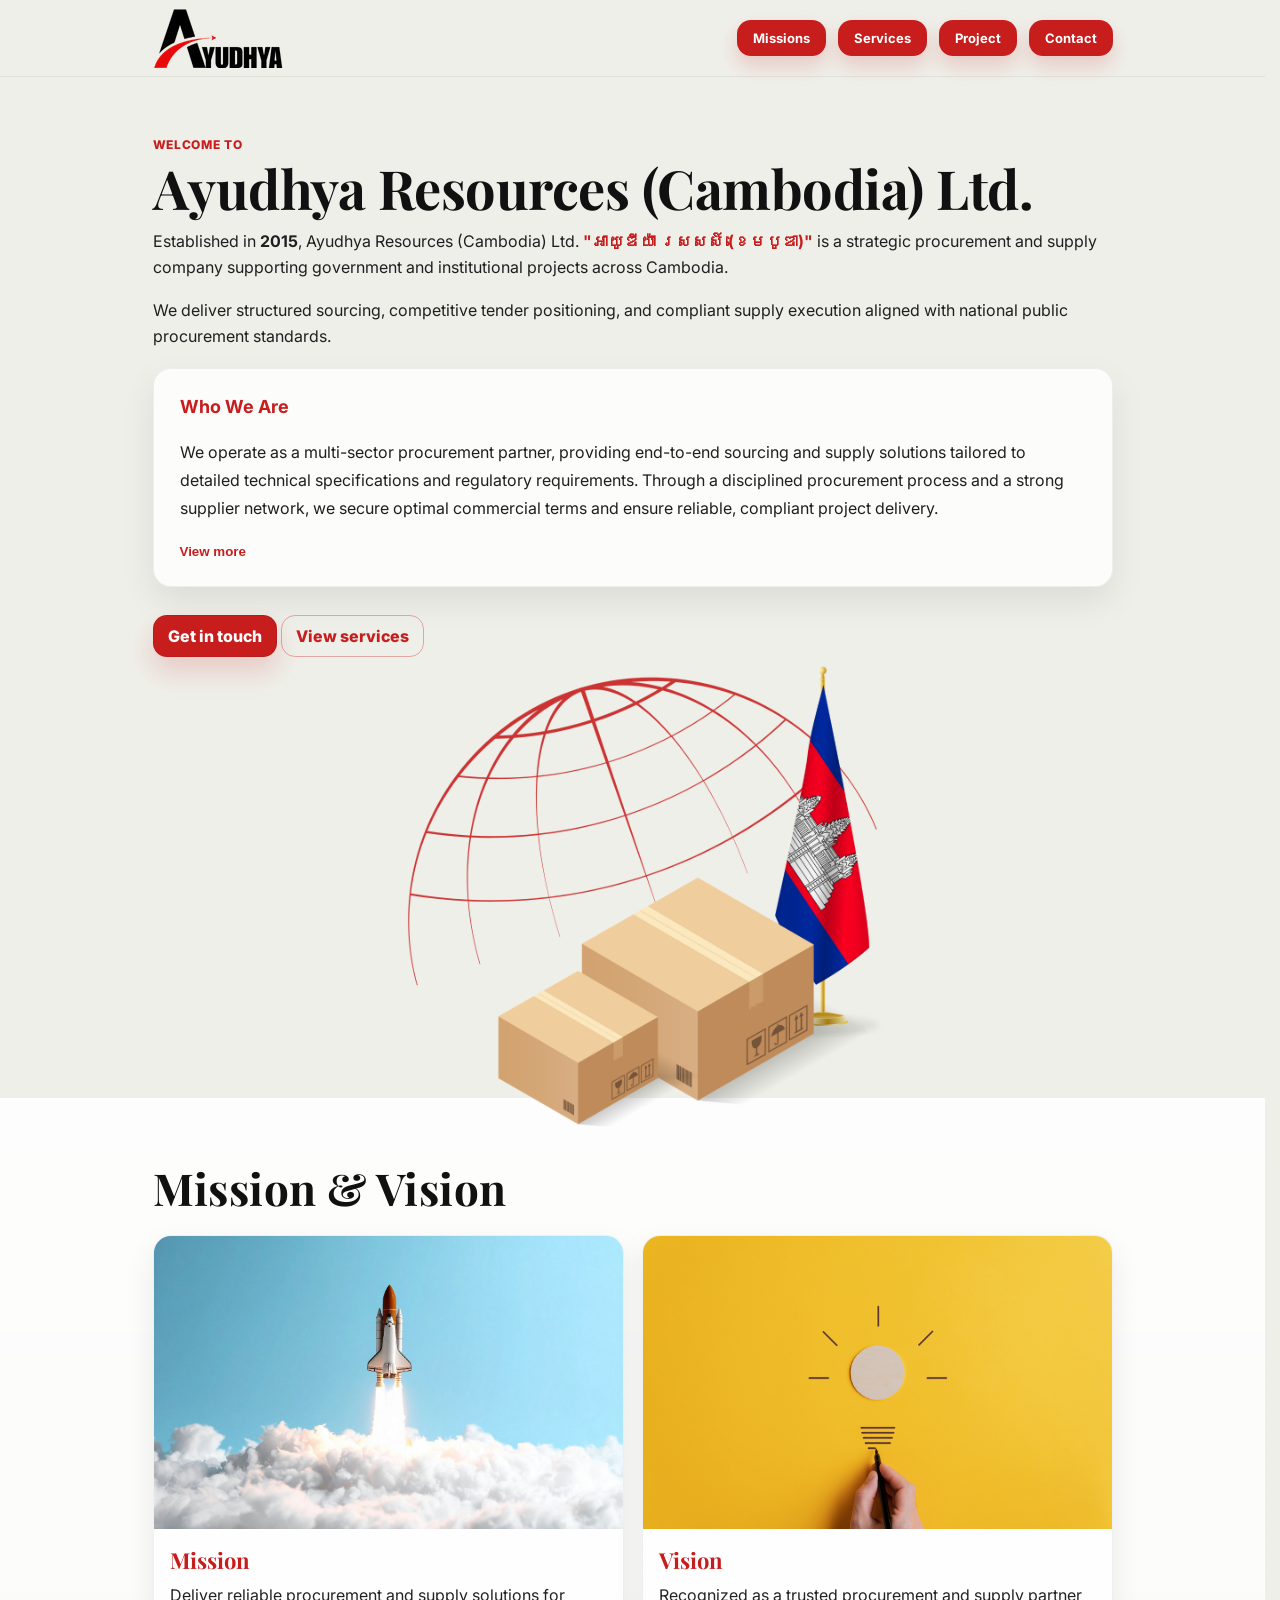
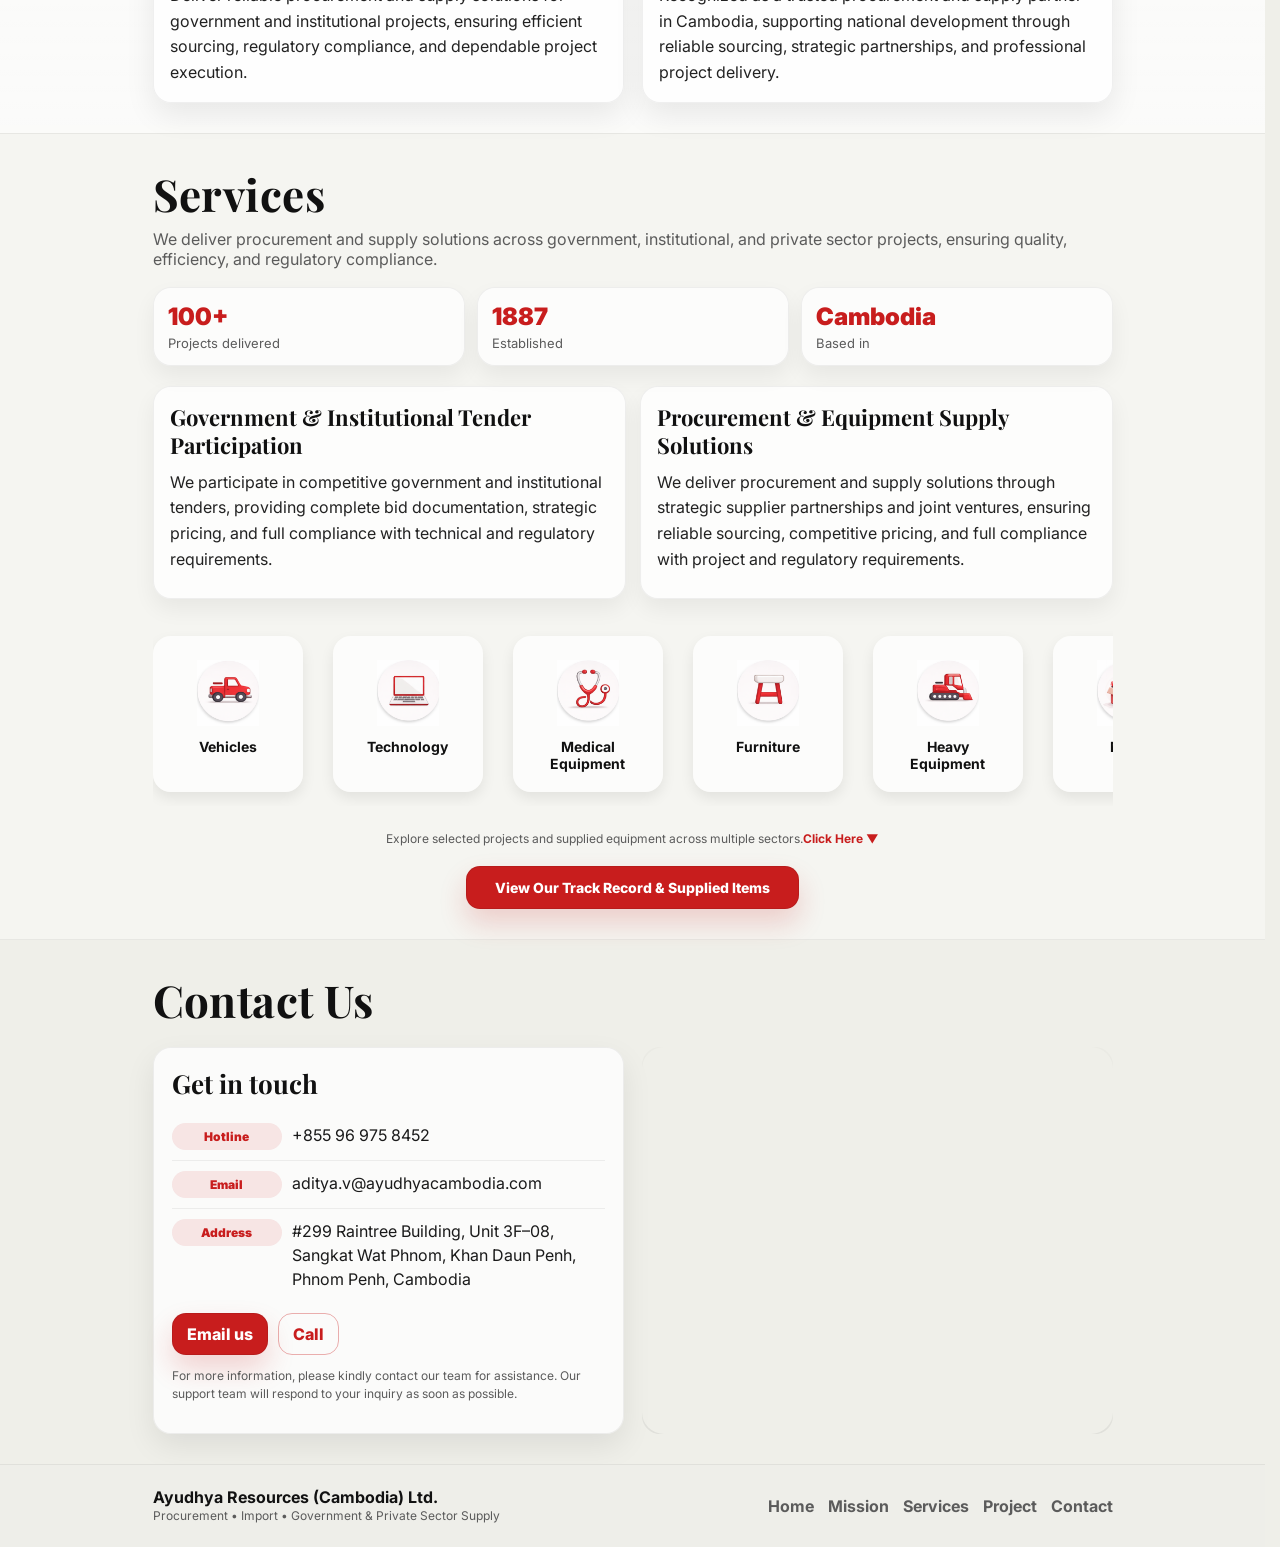
==== commit e6be2258: "Update Khmer name in company introduction for accuracy" ====
--- a/index.html
+++ b/index.html
@@ -44,7 +44,7 @@
           <p class="eyebrow">Welcome to</p>
           <h1 class="title">Ayudhya Resources (Cambodia) Ltd.</h1>
           <p class="lead">
-  Established in <strong>2015</strong>, Ayudhya Resources (Cambodia) Ltd. <strong class="click-link">"អាយូឌីយ៉ា ធនធាន (កម្ពុជា) ឯ.ក"</strong> is a strategic procurement and supply company supporting government and institutional projects across Cambodia.
+  Established in <strong>2015</strong>, Ayudhya Resources (Cambodia) Ltd. <strong class="click-link">"អាយូឌីយ៉ា រសសស៍ (ខេមបូឌា)"</strong> is a strategic procurement and supply company supporting government and institutional projects across Cambodia.
 </p>
 <p class="lead">
   We deliver structured sourcing, competitive tender positioning, and compliant supply execution aligned with national public procurement standards.
